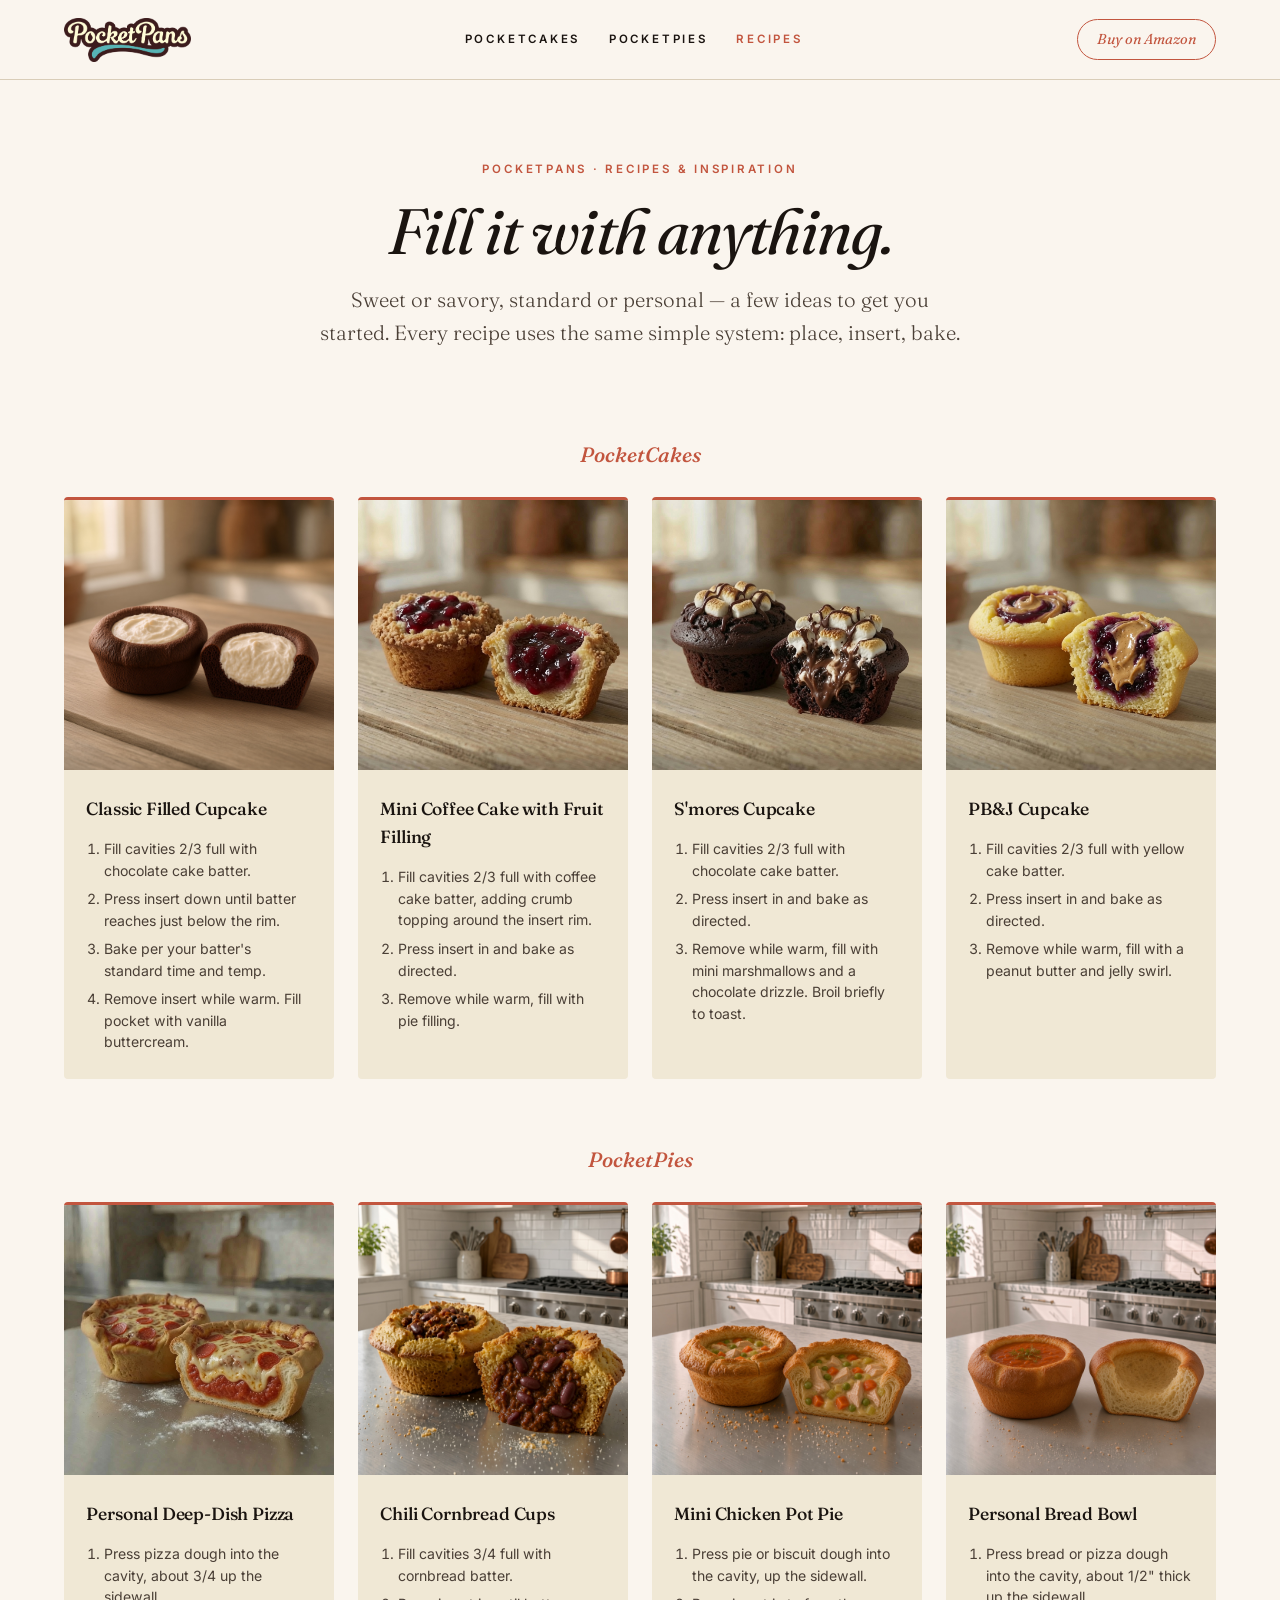
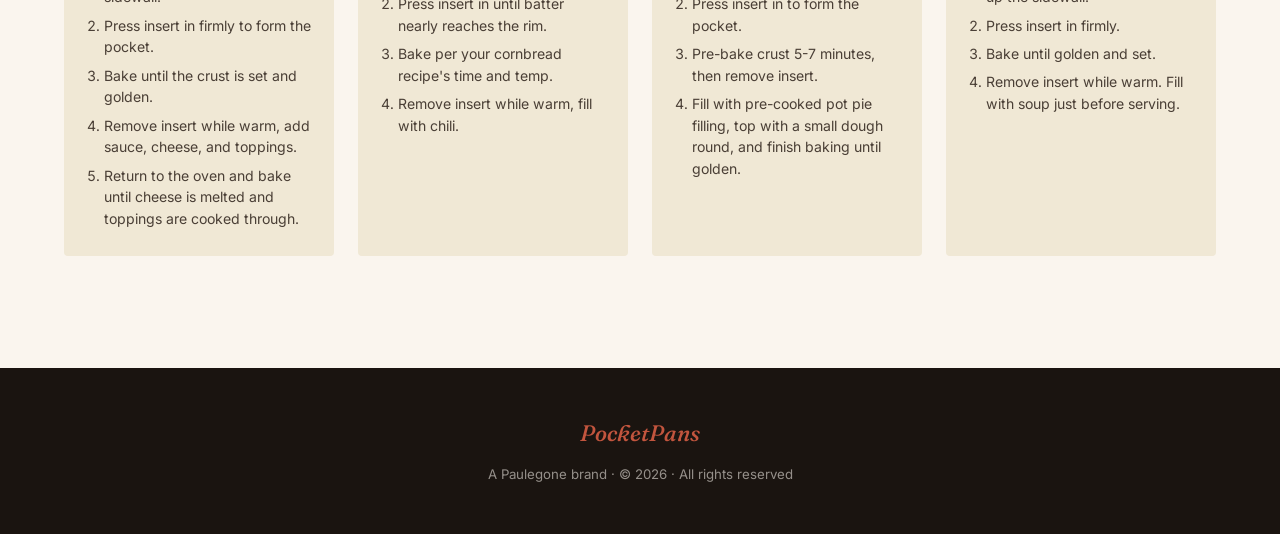
==== recipes.html @ 2f7a5582 "Update recipes.html" ====
<!DOCTYPE html>
<html lang="en">
<head>
<link rel="icon" type="image/png" href="images/PP_favicon.png">
<link rel="apple-touch-icon" href="images/PP_favicon.png">
<meta charset="UTF-8">
<meta name="viewport" content="width=device-width, initial-scale=1.0">
<title>Recipes & Inspiration — PocketPans</title>
<meta name="description" content="Recipes and ideas for PocketCakes and PocketPies — fillable silicone bakeware for cupcakes, muffins, personal pizzas, and more.">
<!-- Google tag (gtag.js) -->
<script async src="https://www.googletagmanager.com/gtag/js?id=G-696TPMB8MQ"></script>
<script>
  window.dataLayer = window.dataLayer || [];
  function gtag(){dataLayer.push(arguments);}
  gtag('js', new Date());
  gtag('config', 'G-696TPMB8MQ');
</script>
<link rel="preconnect" href="https://fonts.googleapis.com">
<link rel="preconnect" href="https://fonts.gstatic.com" crossorigin>
<link href="https://fonts.googleapis.com/css2?family=Fraunces:opsz,ital,wght@9..144,0,300;9..144,0,400;9..144,0,500;9..144,0,700;9..144,1,300;9..144,1,400;9..144,1,500;9..144,1,700&family=Inter:wght@400;500;600&display=swap" rel="stylesheet">
<link rel="stylesheet" href="styles.css">
<script type="application/ld+json">
{
  "@context": "https://schema.org",
  "@graph": [
    {
      "@type": "Organization",
      "@id": "https://pocketpans.com/#org",
      "name": "PocketPans",
      "url": "https://pocketpans.com",
      "logo": "https://pocketpans.com/images/PocketPans_Logo.png"
    },
    {
      "@type": "Product",
      "name": "PocketPans PocketCakes 4-in-1 Fillable Silicone Cupcake Pan Set",
      "image": ["https://pocketpans.com/images/hero-cupcake.png"],
      "description": "4-in-1 silicone cupcake pan set that bakes a fillable pocket in. Makes 12. BPA-free, oven-safe to 450°F.",
      "brand": {"@type": "Brand", "name": "PocketPans"},
      "sku": "PP-PC-01",
      "mpn": "PP-PC-01",
      "offers": {
        "@type": "Offer",
        "url": "https://pocketpans.com/#cupcake-section",
        "priceCurrency": "USD",
        "price": "19.88",
        "availability": "https://schema.org/InStock",
        "itemCondition": "https://schema.org/NewCondition",
        "shippingDetails": {
          "@type": "OfferShippingDetails",
          "shippingRate": {"@type": "MonetaryAmount", "value": "0", "currency": "USD"},
          "shippingDestination": {"@type": "DefinedRegion", "addressCountry": "US"},
          "deliveryTime": {
            "@type": "ShippingDeliveryTime",
            "handlingTime": {"@type": "QuantitativeValue", "minValue": 0, "maxValue": 1, "unitCode": "DAY"},
            "transitTime": {"@type": "QuantitativeValue", "minValue": 3, "maxValue": 5, "unitCode": "DAY"}
          }
        },
        "hasMerchantReturnPolicy": {
          "@type": "MerchantReturnPolicy",
          "applicableCountry": "US",
          "returnPolicyCategory": "https://schema.org/MerchantReturnFiniteReturnWindow",
          "merchantReturnDays": 30,
          "returnMethod": "https://schema.org/ReturnByMail"
        }
      }
    },
    {
      "@type": "Product",
      "name": "PocketPans PocketPies 4-in-1 Fillable Silicone Personal Pizza & Pot Pie Pan Set",
      "image": ["https://pocketpans.com/images/hero-pizza.png"],
      "description": "4-in-1 silicone pan set for personal pizzas, pot pies, and hand pies. Makes 9. BPA-free, oven-safe to 450°F.",
      "brand": {"@type": "Brand", "name": "PocketPans"},
      "sku": "PP-PP-01",
      "mpn": "PP-PP-01",
      "offers": {
        "@type": "Offer",
        "url": "https://pocketpans.com/#pizza-section",
        "priceCurrency": "USD",
        "price": "21.88",
        "availability": "https://schema.org/InStock",
        "itemCondition": "https://schema.org/NewCondition",
        "shippingDetails": {
          "@type": "OfferShippingDetails",
          "shippingRate": {"@type": "MonetaryAmount", "value": "0", "currency": "USD"},
          "shippingDestination": {"@type": "DefinedRegion", "addressCountry": "US"},
          "deliveryTime": {
            "@type": "ShippingDeliveryTime",
            "handlingTime": {"@type": "QuantitativeValue", "minValue": 0, "maxValue": 1, "unitCode": "DAY"},
            "transitTime": {"@type": "QuantitativeValue", "minValue": 3, "maxValue": 5, "unitCode": "DAY"}
          }
        },
        "hasMerchantReturnPolicy": {
          "@type": "MerchantReturnPolicy",
          "applicableCountry": "US",
          "returnPolicyCategory": "https://schema.org/MerchantReturnFiniteReturnWindow",
          "merchantReturnDays": 30,
          "returnMethod": "https://schema.org/ReturnByMail"
        }
      }
    }
  ]
}
</script>
<style>
.product-hero {
  padding: 5rem 5% 3.5rem; text-align: center;
  background: var(--cream);
}
.product-hero h2 {
  font-family: 'Fraunces', serif; font-style: italic;
  font-size: clamp(2.4rem, 5vw, 4rem);
  font-weight: 400; line-height: 1; letter-spacing: -0.025em;
  margin: 0.7rem 0 1.3rem;
}
.product-hero .tagline {
  font-family: 'Fraunces', serif; font-weight: 300;
  font-size: clamp(1.05rem, 1.6vw, 1.3rem);
  color: var(--ink-soft); max-width: 640px;
  margin: 0 auto;
}

.recipes { background: var(--cream); padding: 2rem 5% 7rem; }
.recipe-group { max-width: 1200px; margin: 0 auto 4rem; }
.recipe-group:last-child { margin-bottom: 0; }
.recipe-group-label {
  font-family: 'Fraunces', serif; font-style: italic;
  font-weight: 500; font-size: 1.3rem; color: var(--terracotta);
  margin-bottom: 1.6rem; text-align: center;
}
.recipe-grid {
  display: grid; grid-template-columns: repeat(4, 1fr); gap: 1.5rem;
}
@media (max-width: 900px) { .recipe-grid { grid-template-columns: repeat(2, 1fr); } }
@media (max-width: 560px) { .recipe-grid { grid-template-columns: 1fr; } }
.recipe-card {
  background: var(--cream-deep); overflow: hidden;
  border-radius: 4px; border-top: 3px solid var(--terracotta);
}
.recipe-card-image { width: 100%; aspect-ratio: 1 / 1; overflow: hidden; }
.recipe-card-image img { width: 100%; height: 100%; object-fit: cover; display: block; }
.recipe-card-body { padding: 1.6rem 1.4rem; }
.recipe-card h4 {
  font-family: 'Fraunces', serif; font-weight: 500;
  font-size: 1.1rem; margin-bottom: 0.9rem; letter-spacing: -0.01em;
}
.recipe-card ol {
  color: var(--ink-soft); font-size: 0.88rem; line-height: 1.55;
  padding-left: 1.1rem;
}
.recipe-card li { margin-bottom: 0.4rem; }
.recipe-card li:last-child { margin-bottom: 0; }
</style>
</head>
<body>

<header>
  <div class="nav">
    <button class="logo" onclick="location.href='index.html'" aria-label="PocketPans home">
      <img src="images/PocketPans_Logo_Text.png" alt="PocketPans" class="logo-img">
    </button>
    <div class="nav-links">
      <a href="index.html#cupcake">PocketCakes</a>
      <a href="index.html#pizza">PocketPies</a>
      <a href="recipes.html" class="active">Recipes</a>
    </div>
    <a class="nav-cta" href="https://www.amazon.com/dp/B0GPR6FM7M?maas=maas_adg_4F377C063B34EE9C27E82B6C053E6EB6_afap_abs&ref_=aa_maas&tag=maas" target="_blank" rel="noopener">Buy on Amazon</a>
  </div>
</header>

<div class="product-hero">
  <span class="eyebrow">PocketPans · Recipes & Inspiration</span>
  <h2 class="serif">Fill it with anything.</h2>
  <p class="tagline">Sweet or savory, standard or personal — a few ideas to get you started. Every recipe uses the same simple system: place, insert, bake.</p>
</div>

<div class="recipes">

  <div class="recipe-group">
    <div class="recipe-group-label">PocketCakes</div>
    <div class="recipe-grid">
      <div class="recipe-card">
        <div class="recipe-card-image">
          <img src="images/Recipe_Chocolate_Buttercream.jpg" alt="Classic filled chocolate cupcake with vanilla buttercream">
        </div>
        <div class="recipe-card-body">
          <h4 class="serif">Classic Filled Cupcake</h4>
          <ol>
            <li>Fill cavities 2/3 full with chocolate cake batter.</li>
            <li>Press insert down until batter reaches just below the rim.</li>
            <li>Bake per your batter's standard time and temp.</li>
            <li>Remove insert while warm. Fill pocket with vanilla buttercream.</li>
          </ol>
        </div>
      </div>
      <div class="recipe-card">
        <div class="recipe-card-image">
          <img src="images/Recipe_Coffee_Cake.jpg" alt="Mini coffee cake with fruit filling">
        </div>
        <div class="recipe-card-body">
          <h4 class="serif">Mini Coffee Cake with Fruit Filling</h4>
          <ol>
            <li>Fill cavities 2/3 full with coffee cake batter, adding crumb topping around the insert rim.</li>
            <li>Press insert in and bake as directed.</li>
            <li>Remove while warm, fill with pie filling.</li>
          </ol>
        </div>
      </div>
      <div class="recipe-card">
        <div class="recipe-card-image">
          <img src="images/Recipes_Smores.jpg" alt="S'mores filled chocolate cupcake">
        </div>
        <div class="recipe-card-body">
          <h4 class="serif">S'mores Cupcake</h4>
          <ol>
            <li>Fill cavities 2/3 full with chocolate cake batter.</li>
            <li>Press insert in and bake as directed.</li>
            <li>Remove while warm, fill with mini marshmallows and a chocolate drizzle. Broil briefly to toast.</li>
          </ol>
        </div>
      </div>
      <div class="recipe-card">
        <div class="recipe-card-image">
          <img src="images/Recipe_PBnJ.jpg" alt="PB&J filled cupcake">
        </div>
        <div class="recipe-card-body">
          <h4 class="serif">PB&J Cupcake</h4>
          <ol>
            <li>Fill cavities 2/3 full with yellow cake batter.</li>
            <li>Press insert in and bake as directed.</li>
            <li>Remove while warm, fill with a peanut butter and jelly swirl.</li>
          </ol>
        </div>
      </div>
    </div>
  </div>

  <div class="recipe-group">
    <div class="recipe-group-label">PocketPies</div>
    <div class="recipe-grid">
      <div class="recipe-card">
        <div class="recipe-card-image">
          <img src="images/Recipe_Pepperoni_Pie.jpg" alt="Personal deep-dish pepperoni pizza">
        </div>
        <div class="recipe-card-body">
          <h4 class="serif">Personal Deep-Dish Pizza</h4>
          <ol>
            <li>Press pizza dough into the cavity, about 3/4 up the sidewall.</li>
            <li>Press insert in firmly to form the pocket.</li>
            <li>Bake until the crust is set and golden.</li>
            <li>Remove insert while warm, add sauce, cheese, and toppings.</li>
            <li>Return to the oven and bake until cheese is melted and toppings are cooked through.</li>
          </ol>
        </div>
      </div>
      <div class="recipe-card">
        <div class="recipe-card-image">
          <img src="images/Recipe_Chili_Cornbread.jpg" alt="Chili cornbread cups">
        </div>
        <div class="recipe-card-body">
          <h4 class="serif">Chili Cornbread Cups</h4>
          <ol>
            <li>Fill cavities 3/4 full with cornbread batter.</li>
            <li>Press insert in until batter nearly reaches the rim.</li>
            <li>Bake per your cornbread recipe's time and temp.</li>
            <li>Remove insert while warm, fill with chili.</li>
          </ol>
        </div>
      </div>
      <div class="recipe-card">
        <div class="recipe-card-image">
          <img src="images/Recipe_PotPie.jpg" alt="Mini chicken pot pie">
        </div>
        <div class="recipe-card-body">
          <h4 class="serif">Mini Chicken Pot Pie</h4>
          <ol>
            <li>Press pie or biscuit dough into the cavity, up the sidewall.</li>
            <li>Press insert in to form the pocket.</li>
            <li>Pre-bake crust 5-7 minutes, then remove insert.</li>
            <li>Fill with pre-cooked pot pie filling, top with a small dough round, and finish baking until golden.</li>
          </ol>
        </div>
      </div>
      <div class="recipe-card">
        <div class="recipe-card-image">
          <img src="images/Recipe_Bread_Bowl.jpg" alt="Personal bread bowl with soup">
        </div>
        <div class="recipe-card-body">
          <h4 class="serif">Personal Bread Bowl</h4>
          <ol>
            <li>Press bread or pizza dough into the cavity, about 1/2" thick up the sidewall.</li>
            <li>Press insert in firmly.</li>
            <li>Bake until golden and set.</li>
            <li>Remove insert while warm. Fill with soup just before serving.</li>
          </ol>
        </div>
      </div>
    </div>
  </div>

</div>

<footer>
  <div class="fi">
    <div class="fb">PocketPans</div>
    <div class="fm">A Paulegone brand · © 2026 · All rights reserved</div>
  </div>
</footer>

</body>
</html>
---- styles.css ----
:root {
  --cream: #faf5ee;
  --cream-deep: #f0e8d5;
  --terracotta: #c2553e;
  --terracotta-deep: #8e3a28;
  --ink: #1a1410;
  --ink-soft: #4a3f36;
  --warm-gray: #8a7a6c;
  --line: #d9cdb8;
}
* { margin:0; padding:0; box-sizing:border-box; }
html { scroll-behavior: smooth; }
body {
  font-family: 'Inter', sans-serif;
  line-height: 1.6;
  color: var(--ink);
  background: var(--cream);
}
.serif { font-family: 'Fraunces', Georgia, serif; }
img { max-width: 100%; }

/* ─── HEADER / NAV ─── */
header {
  position: sticky; top: 0; z-index: 200;
  background: rgba(250,245,238,0.93);
  backdrop-filter: blur(14px);
  border-bottom: 1px solid var(--line);
}
.nav {
  max-width: 1400px; margin: 0 auto;
  padding: 1.1rem 5%;
  display: flex; justify-content: space-between; align-items: center;
  gap: 1.5rem;
}
.logo {
  background: none; border: none; cursor: pointer; padding: 0;
  display: flex; align-items: baseline; gap: 0.15rem;
  flex-shrink: 0;
}
.logo-img { height: 44px; width: auto; display: block; }

.nav-links {
  display: flex; align-items: center; gap: 1.8rem;
}
.nav-links a {
  font-size: 0.72rem; font-weight: 600;
  letter-spacing: 0.24em; text-transform: uppercase;
  color: var(--ink); text-decoration: none;
  transition: color 0.3s;
  white-space: nowrap;
}
.nav-links a:hover, .nav-links a.active { color: var(--terracotta); }

.nav-cta {
  font-family: 'Fraunces', serif;
  font-style: italic;
  font-weight: 400;
  font-size: 0.9rem;
  color: var(--terracotta);
  text-decoration: none;
  border: 1px solid var(--terracotta);
  border-radius: 999px;
  padding: 0.5rem 1.2rem;
  transition: background 0.3s, color 0.3s;
  white-space: nowrap;
  flex-shrink: 0;
}
.nav-cta:hover { background: var(--terracotta); color: var(--cream); }

@media (max-width: 767px) {
  .nav {
    display: grid;
    grid-template-columns: 1fr auto;
    grid-template-areas:
      "logo cta"
      "links links";
    row-gap: 0.6rem;
    padding: 0.9rem 4%;
  }
  .logo { grid-area: logo; }
  .nav-cta { grid-area: cta; justify-self: end; font-size: 0.7rem; padding: 0.35rem 0.8rem; }
  .nav-links {
    grid-area: links;
    width: 100%;
    justify-content: center;
    gap: 1rem;
    flex-wrap: wrap;
  }
  .nav-links a { font-size: 0.58rem; letter-spacing: 0.14em; }
  .logo-img { height: 28px; }
}

/* ─── SHARED HELPERS ─── */
.eyebrow {
  font-size: 0.72rem; font-weight: 600;
  letter-spacing: 0.24em; text-transform: uppercase;
  color: var(--terracotta); margin-bottom: 1.3rem; display: block;
}
.container { max-width: 1200px; margin: 0 auto; }

/* ─── FOOTER ─── */
footer { background: var(--ink); color: var(--cream); padding: 3rem 5%; text-align: center; }
footer .fi { max-width: 1200px; margin: 0 auto; display: flex; flex-direction: column; gap: 0.8rem; align-items: center; }
footer .fb { font-family: 'Fraunces', serif; font-style: italic; font-weight: 500; font-size: 1.4rem; color: var(--terracotta); }
footer .fm { font-size: 0.83rem; opacity: 0.55; }
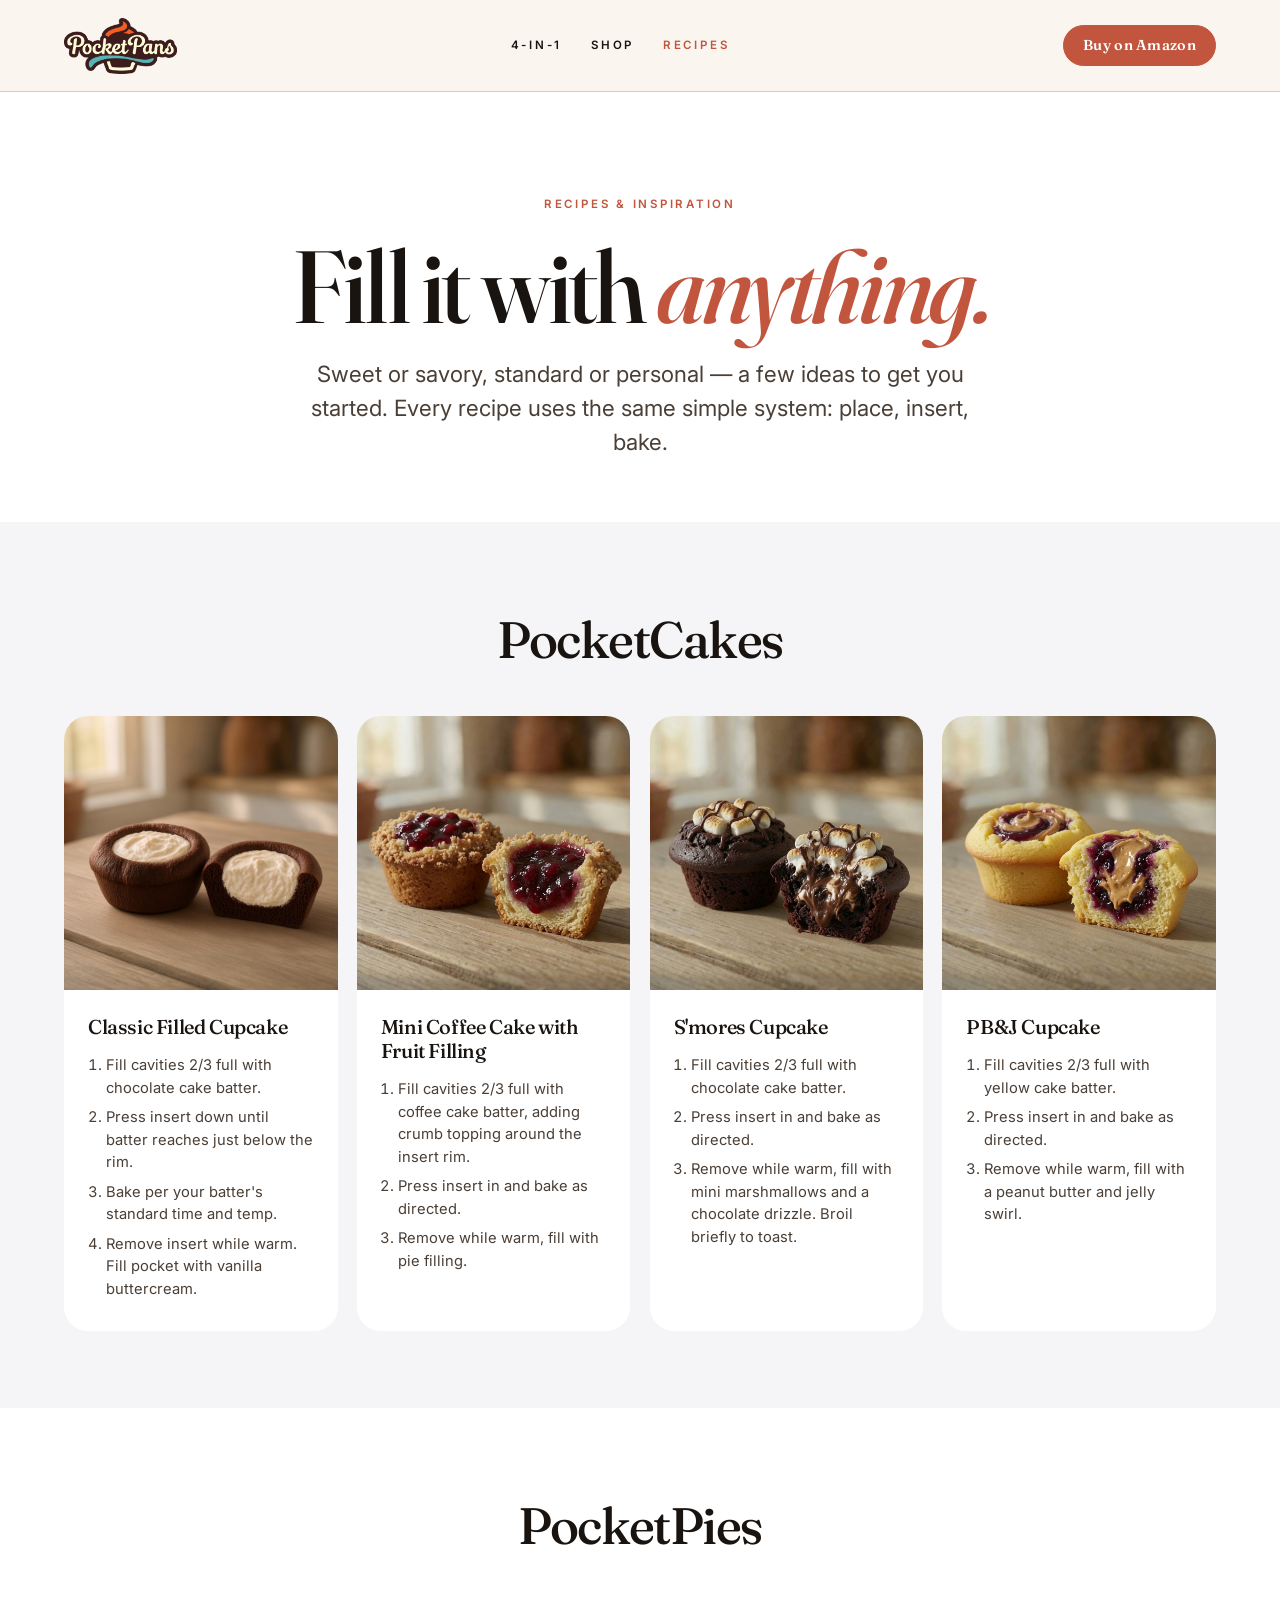
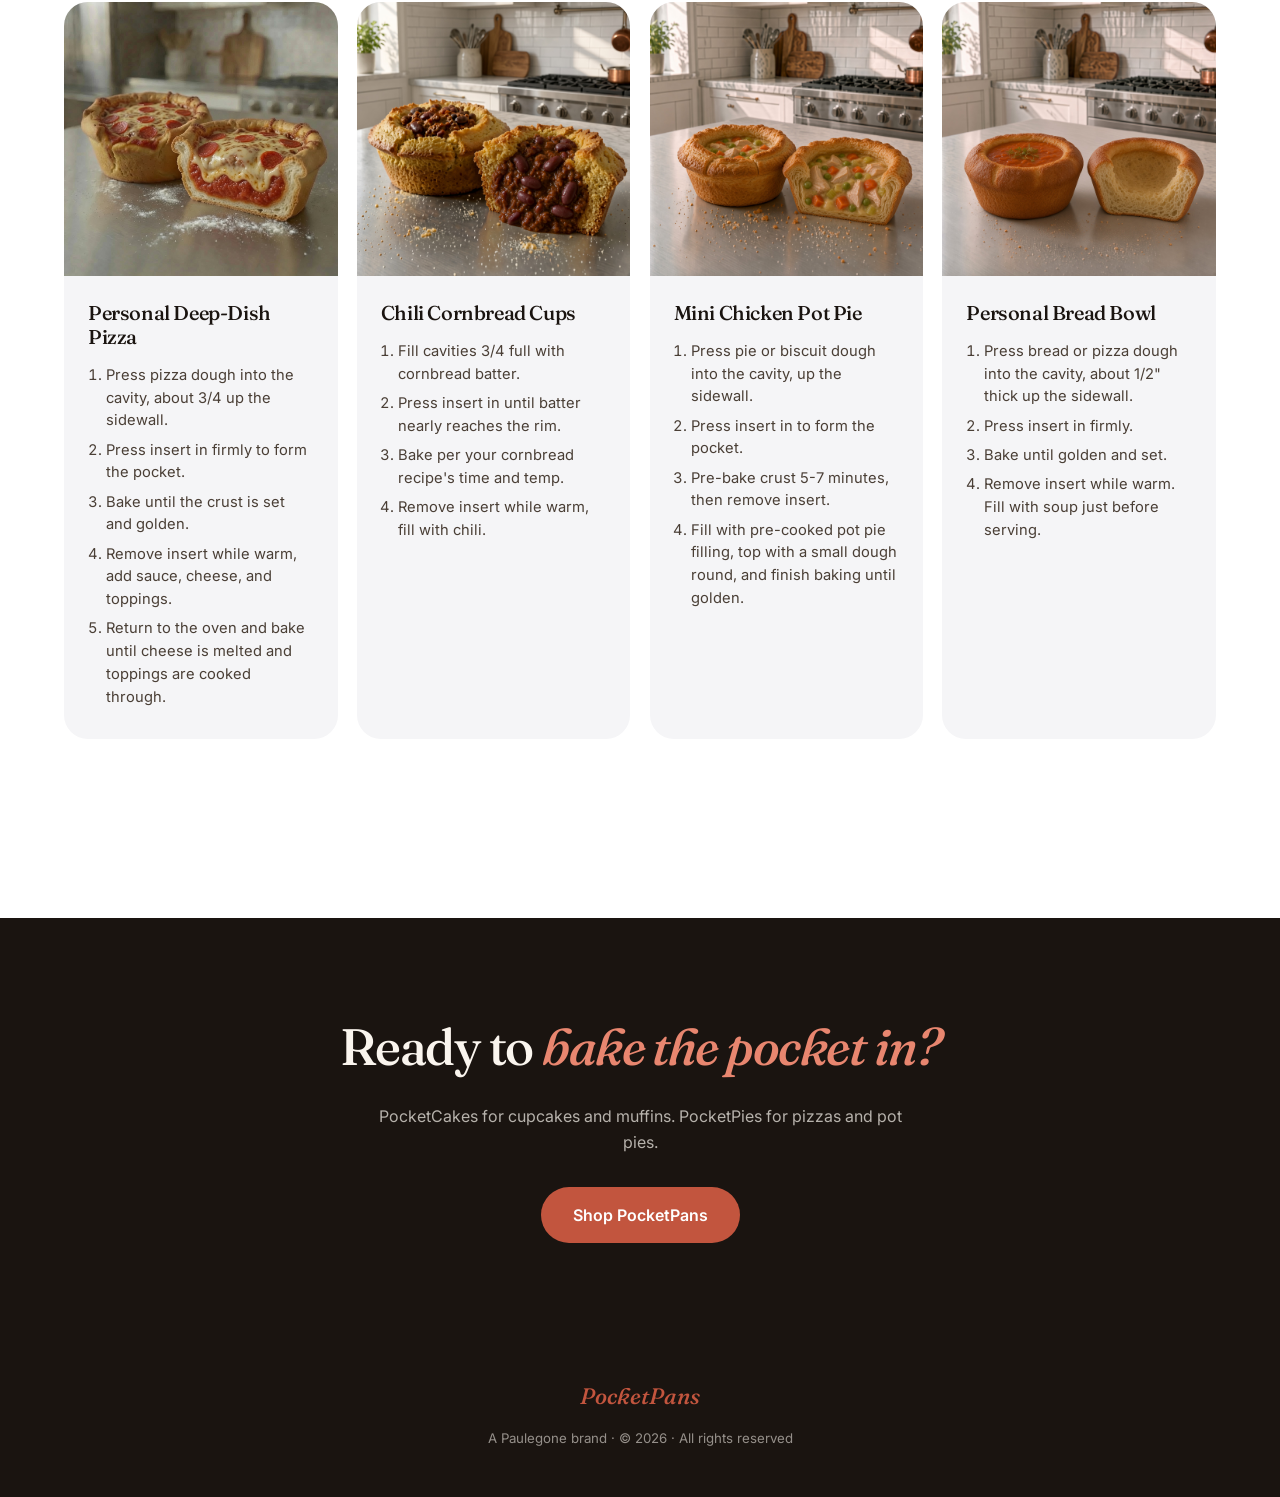
==== commit 45bd27ec: "Add files via upload" ====
--- a/recipes.html
+++ b/recipes.html
@@ -9,6 +9,23 @@
 <meta name="description" content="Recipes and ideas for PocketCakes and PocketPies — fillable silicone bakeware for cupcakes, muffins, personal pizzas, and more.">
 <!-- Google tag (gtag.js) -->
 <script async src="https://www.googletagmanager.com/gtag/js?id=G-696TPMB8MQ"></script>
+ <!-- Meta Pixel Code -->
+<script>
+!function(f,b,e,v,n,t,s)
+{if(f.fbq)return;n=f.fbq=function(){n.callMethod?
+n.callMethod.apply(n,arguments):n.queue.push(arguments)};
+if(!f._fbq)f._fbq=n;n.push=n;n.loaded=!0;n.version='2.0';
+n.queue=[];t=b.createElement(e);t.async=!0;
+t.src=v;s=b.getElementsByTagName(e)[0];
+s.parentNode.insertBefore(t,s)}(window, document,'script',
+'https://connect.facebook.net/en_US/fbevents.js');
+fbq('init', '1710565360593624');
+fbq('track', 'PageView');
+</script>
+<noscript><img height="1" width="1" style="display:none"
+src="https://www.facebook.com/tr?id=1710565360593624&ev=PageView&noscript=1"
+/></noscript>
+<!-- End Meta Pixel Code -->
 <script>
   window.dataLayer = window.dataLayer || [];
   function gtag(){dataLayer.push(arguments);}
@@ -19,163 +36,77 @@
 <link rel="preconnect" href="https://fonts.gstatic.com" crossorigin>
 <link href="https://fonts.googleapis.com/css2?family=Fraunces:opsz,ital,wght@9..144,0,300;9..144,0,400;9..144,0,500;9..144,0,700;9..144,1,300;9..144,1,400;9..144,1,500;9..144,1,700&family=Inter:wght@400;500;600&display=swap" rel="stylesheet">
 <link rel="stylesheet" href="styles.css">
-<script type="application/ld+json">
-{
-  "@context": "https://schema.org",
-  "@graph": [
-    {
-      "@type": "Organization",
-      "@id": "https://pocketpans.com/#org",
-      "name": "PocketPans",
-      "url": "https://pocketpans.com",
-      "logo": "https://pocketpans.com/images/PocketPans_Logo.png"
-    },
-    {
-      "@type": "Product",
-      "name": "PocketPans PocketCakes 4-in-1 Fillable Silicone Cupcake Pan Set",
-      "image": ["https://pocketpans.com/images/hero-cupcake.png"],
-      "description": "4-in-1 silicone cupcake pan set that bakes a fillable pocket in. Makes 12. BPA-free, oven-safe to 450°F.",
-      "brand": {"@type": "Brand", "name": "PocketPans"},
-      "sku": "PP-PC-01",
-      "mpn": "PP-PC-01",
-      "offers": {
-        "@type": "Offer",
-        "url": "https://pocketpans.com/#cupcake-section",
-        "priceCurrency": "USD",
-        "price": "19.88",
-        "availability": "https://schema.org/InStock",
-        "itemCondition": "https://schema.org/NewCondition",
-        "shippingDetails": {
-          "@type": "OfferShippingDetails",
-          "shippingRate": {"@type": "MonetaryAmount", "value": "0", "currency": "USD"},
-          "shippingDestination": {"@type": "DefinedRegion", "addressCountry": "US"},
-          "deliveryTime": {
-            "@type": "ShippingDeliveryTime",
-            "handlingTime": {"@type": "QuantitativeValue", "minValue": 0, "maxValue": 1, "unitCode": "DAY"},
-            "transitTime": {"@type": "QuantitativeValue", "minValue": 3, "maxValue": 5, "unitCode": "DAY"}
-          }
-        },
-        "hasMerchantReturnPolicy": {
-          "@type": "MerchantReturnPolicy",
-          "applicableCountry": "US",
-          "returnPolicyCategory": "https://schema.org/MerchantReturnFiniteReturnWindow",
-          "merchantReturnDays": 30,
-          "returnMethod": "https://schema.org/ReturnByMail"
-        }
-      }
-    },
-    {
-      "@type": "Product",
-      "name": "PocketPans PocketPies 4-in-1 Fillable Silicone Personal Pizza & Pot Pie Pan Set",
-      "image": ["https://pocketpans.com/images/hero-pizza.png"],
-      "description": "4-in-1 silicone pan set for personal pizzas, pot pies, and hand pies. Makes 9. BPA-free, oven-safe to 450°F.",
-      "brand": {"@type": "Brand", "name": "PocketPans"},
-      "sku": "PP-PP-01",
-      "mpn": "PP-PP-01",
-      "offers": {
-        "@type": "Offer",
-        "url": "https://pocketpans.com/#pizza-section",
-        "priceCurrency": "USD",
-        "price": "21.88",
-        "availability": "https://schema.org/InStock",
-        "itemCondition": "https://schema.org/NewCondition",
-        "shippingDetails": {
-          "@type": "OfferShippingDetails",
-          "shippingRate": {"@type": "MonetaryAmount", "value": "0", "currency": "USD"},
-          "shippingDestination": {"@type": "DefinedRegion", "addressCountry": "US"},
-          "deliveryTime": {
-            "@type": "ShippingDeliveryTime",
-            "handlingTime": {"@type": "QuantitativeValue", "minValue": 0, "maxValue": 1, "unitCode": "DAY"},
-            "transitTime": {"@type": "QuantitativeValue", "minValue": 3, "maxValue": 5, "unitCode": "DAY"}
-          }
-        },
-        "hasMerchantReturnPolicy": {
-          "@type": "MerchantReturnPolicy",
-          "applicableCountry": "US",
-          "returnPolicyCategory": "https://schema.org/MerchantReturnFiniteReturnWindow",
-          "merchantReturnDays": 30,
-          "returnMethod": "https://schema.org/ReturnByMail"
-        }
-      }
-    }
-  ]
+<style>
+:root { --white: #fff; --gray-bg: #f5f5f7; }
+/* Header (matches index.html) */
+.logo-img { height: 56px; }
+.nav-cta { background: var(--terracotta); color: #fff; font-style: normal; font-weight: 600; letter-spacing: .02em; }
+.nav-cta:hover { background: var(--terracotta-deep); color: #fff; }
+@media (max-width: 767px) { .logo-img { height: 40px; } }
+body { background: var(--white); overflow-x: hidden; -webkit-font-smoothing: antialiased; }
+
+.recipes-hero { padding: clamp(3.5rem, 8vw, 6.5rem) 5% clamp(2.5rem, 5vw, 4rem); text-align: center; background: var(--white); }
+.recipes-hero .display {
+  font-family: 'Fraunces', Georgia, serif; font-weight: 500;
+  letter-spacing: -0.035em; line-height: 1.02;
+  font-size: clamp(2.8rem, 8vw, 6.5rem);
 }
-</script>
-<style>
-.product-hero {
-  padding: 5rem 5% 3.5rem; text-align: center;
-  background: var(--cream);
+.recipes-hero .display em { font-style: italic; color: var(--terracotta); }
+.recipes-hero .sub { font-size: clamp(1.05rem, 1.8vw, 1.4rem); color: var(--ink-soft); max-width: 680px; margin: 1.2rem auto 0; line-height: 1.5; }
+
+.recipes { padding: 0 0 clamp(4rem, 8vw, 7rem); }
+.recipe-group { padding: clamp(3rem, 6vw, 5rem) 5%; }
+.recipe-group:nth-child(odd) { background: var(--gray-bg); }
+.recipe-group-inner { max-width: 1300px; margin: 0 auto; }
+.recipe-group-label {
+  font-family: 'Fraunces', serif; font-weight: 500;
+  font-size: clamp(2rem, 4.5vw, 3.2rem); letter-spacing: -0.03em;
+  margin-bottom: 2.2rem; text-align: center;
 }
-.product-hero h2 {
-  font-family: 'Fraunces', serif; font-style: italic;
-  font-size: clamp(2.4rem, 5vw, 4rem);
-  font-weight: 400; line-height: 1; letter-spacing: -0.025em;
-  margin: 0.7rem 0 1.3rem;
-}
-.product-hero .tagline {
-  font-family: 'Fraunces', serif; font-weight: 300;
-  font-size: clamp(1.05rem, 1.6vw, 1.3rem);
-  color: var(--ink-soft); max-width: 640px;
-  margin: 0 auto;
-}
-
-.recipes { background: var(--cream); padding: 2rem 5% 7rem; }
-.recipe-group { max-width: 1200px; margin: 0 auto 4rem; }
-.recipe-group:last-child { margin-bottom: 0; }
-.recipe-group-label {
-  font-family: 'Fraunces', serif; font-style: italic;
-  font-weight: 500; font-size: 1.3rem; color: var(--terracotta);
-  margin-bottom: 1.6rem; text-align: center;
-}
-.recipe-grid {
-  display: grid; grid-template-columns: repeat(4, 1fr); gap: 1.5rem;
-}
-@media (max-width: 900px) { .recipe-grid { grid-template-columns: repeat(2, 1fr); } }
+.recipe-grid { display: grid; grid-template-columns: repeat(4, 1fr); gap: 1.2rem; }
+@media (max-width: 1000px) { .recipe-grid { grid-template-columns: repeat(2, 1fr); } }
 @media (max-width: 560px) { .recipe-grid { grid-template-columns: 1fr; } }
-.recipe-card {
-  background: var(--cream-deep); overflow: hidden;
-  border-radius: 4px; border-top: 3px solid var(--terracotta);
-}
+.recipe-card { background: var(--white); border-radius: 24px; overflow: hidden; }
+.recipe-group:nth-child(even) .recipe-card { background: var(--gray-bg); }
 .recipe-card-image { width: 100%; aspect-ratio: 1 / 1; overflow: hidden; }
 .recipe-card-image img { width: 100%; height: 100%; object-fit: cover; display: block; }
-.recipe-card-body { padding: 1.6rem 1.4rem; }
-.recipe-card h4 {
-  font-family: 'Fraunces', serif; font-weight: 500;
-  font-size: 1.1rem; margin-bottom: 0.9rem; letter-spacing: -0.01em;
-}
-.recipe-card ol {
-  color: var(--ink-soft); font-size: 0.88rem; line-height: 1.55;
-  padding-left: 1.1rem;
-}
-.recipe-card li { margin-bottom: 0.4rem; }
+.recipe-card-body { padding: 1.6rem 1.5rem 1.9rem; }
+.recipe-card h4 { font-family: 'Fraunces', serif; font-weight: 500; font-size: 1.25rem; margin-bottom: .9rem; letter-spacing: -0.02em; line-height: 1.2; }
+.recipe-card ol { color: var(--ink-soft); font-size: .92rem; line-height: 1.55; padding-left: 1.1rem; }
+.recipe-card li { margin-bottom: .4rem; }
 .recipe-card li:last-child { margin-bottom: 0; }
+
+.buy-band { background: var(--ink); color: var(--cream); text-align: center; padding: clamp(3.5rem, 7vw, 5.5rem) 5%; }
+.buy-band h2 { font-family: 'Fraunces', serif; font-weight: 500; font-size: clamp(2rem, 4.5vw, 3.2rem); letter-spacing: -0.03em; }
+.buy-band h2 em { font-style: italic; color: #e8866f; }
+.buy-band p { color: rgba(250,245,238,.7); max-width: 560px; margin: 1rem auto 2rem; }
+.btn { display: inline-flex; padding: .95rem 2rem; border-radius: 999px; font-weight: 600; text-decoration: none; background: var(--terracotta); color: #fff; transition: background .25s; }
+.btn:hover { background: var(--terracotta-deep); }
 </style>
 </head>
 <body>
 
 <header>
   <div class="nav">
-    <button class="logo" onclick="location.href='index.html'" aria-label="PocketPans home">
-      <img src="images/PocketPans_Logo_Text.png" alt="PocketPans" class="logo-img">
-    </button>
+    <a class="logo" href="index.html" aria-label="PocketPans home"><img src="images/PocketPans_Logo.png" alt="PocketPans" class="logo-img"></a>
     <div class="nav-links">
-      <a href="index.html#cupcake">PocketCakes</a>
-      <a href="index.html#pizza">PocketPies</a>
+      <a href="index.html#how">4-in-1</a>
+      <a href="index.html#shop">Shop</a>
       <a href="recipes.html" class="active">Recipes</a>
     </div>
     <a class="nav-cta" href="https://www.amazon.com/dp/B0GPR6FM7M?maas=maas_adg_4F377C063B34EE9C27E82B6C053E6EB6_afap_abs&ref_=aa_maas&tag=maas" target="_blank" rel="noopener">Buy on Amazon</a>
   </div>
 </header>
 
-<div class="product-hero">
-  <span class="eyebrow">PocketPans · Recipes & Inspiration</span>
-  <h2 class="serif">Fill it with anything.</h2>
-  <p class="tagline">Sweet or savory, standard or personal — a few ideas to get you started. Every recipe uses the same simple system: place, insert, bake.</p>
-</div>
+<section class="recipes-hero">
+  <span class="eyebrow">Recipes & inspiration</span>
+  <h1 class="display">Fill it with <em>anything.</em></h1>
+  <p class="sub">Sweet or savory, standard or personal — a few ideas to get you started. Every recipe uses the same simple system: place, insert, bake.</p>
+</section>
 
 <div class="recipes">
 
-  <div class="recipe-group">
+  <div class="recipe-group"><div class="recipe-group-inner">
     <div class="recipe-group-label">PocketCakes</div>
     <div class="recipe-grid">
       <div class="recipe-card">
@@ -232,9 +163,9 @@
         </div>
       </div>
     </div>
-  </div>
-
-  <div class="recipe-group">
+  </div></div>
+
+  <div class="recipe-group"><div class="recipe-group-inner">
     <div class="recipe-group-label">PocketPies</div>
     <div class="recipe-grid">
       <div class="recipe-card">
@@ -295,9 +226,15 @@
         </div>
       </div>
     </div>
-  </div>
+  </div></div>
 
 </div>
+
+<section class="buy-band">
+  <h2>Ready to <em>bake the pocket in?</em></h2>
+  <p>PocketCakes for cupcakes and muffins. PocketPies for pizzas and pot pies.</p>
+  <a class="btn" href="index.html#shop">Shop PocketPans</a>
+</section>
 
 <footer>
   <div class="fi">
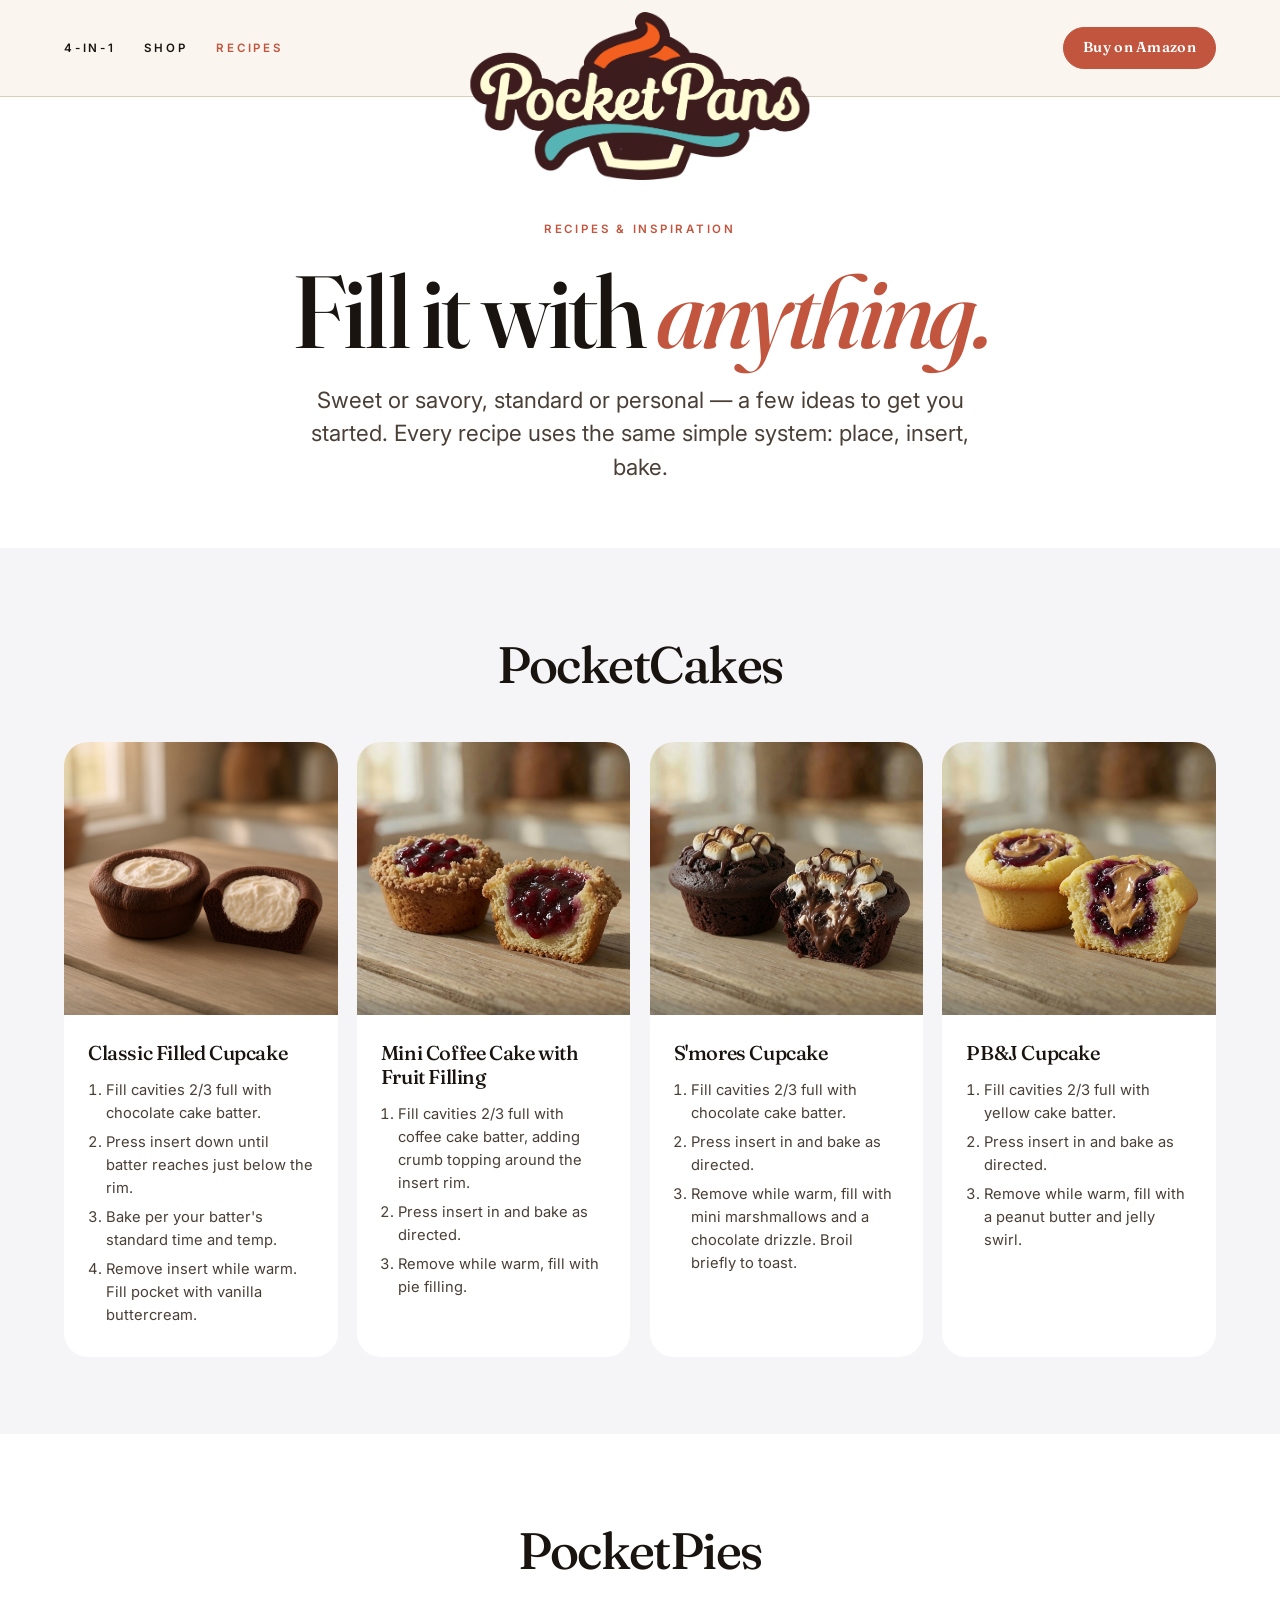
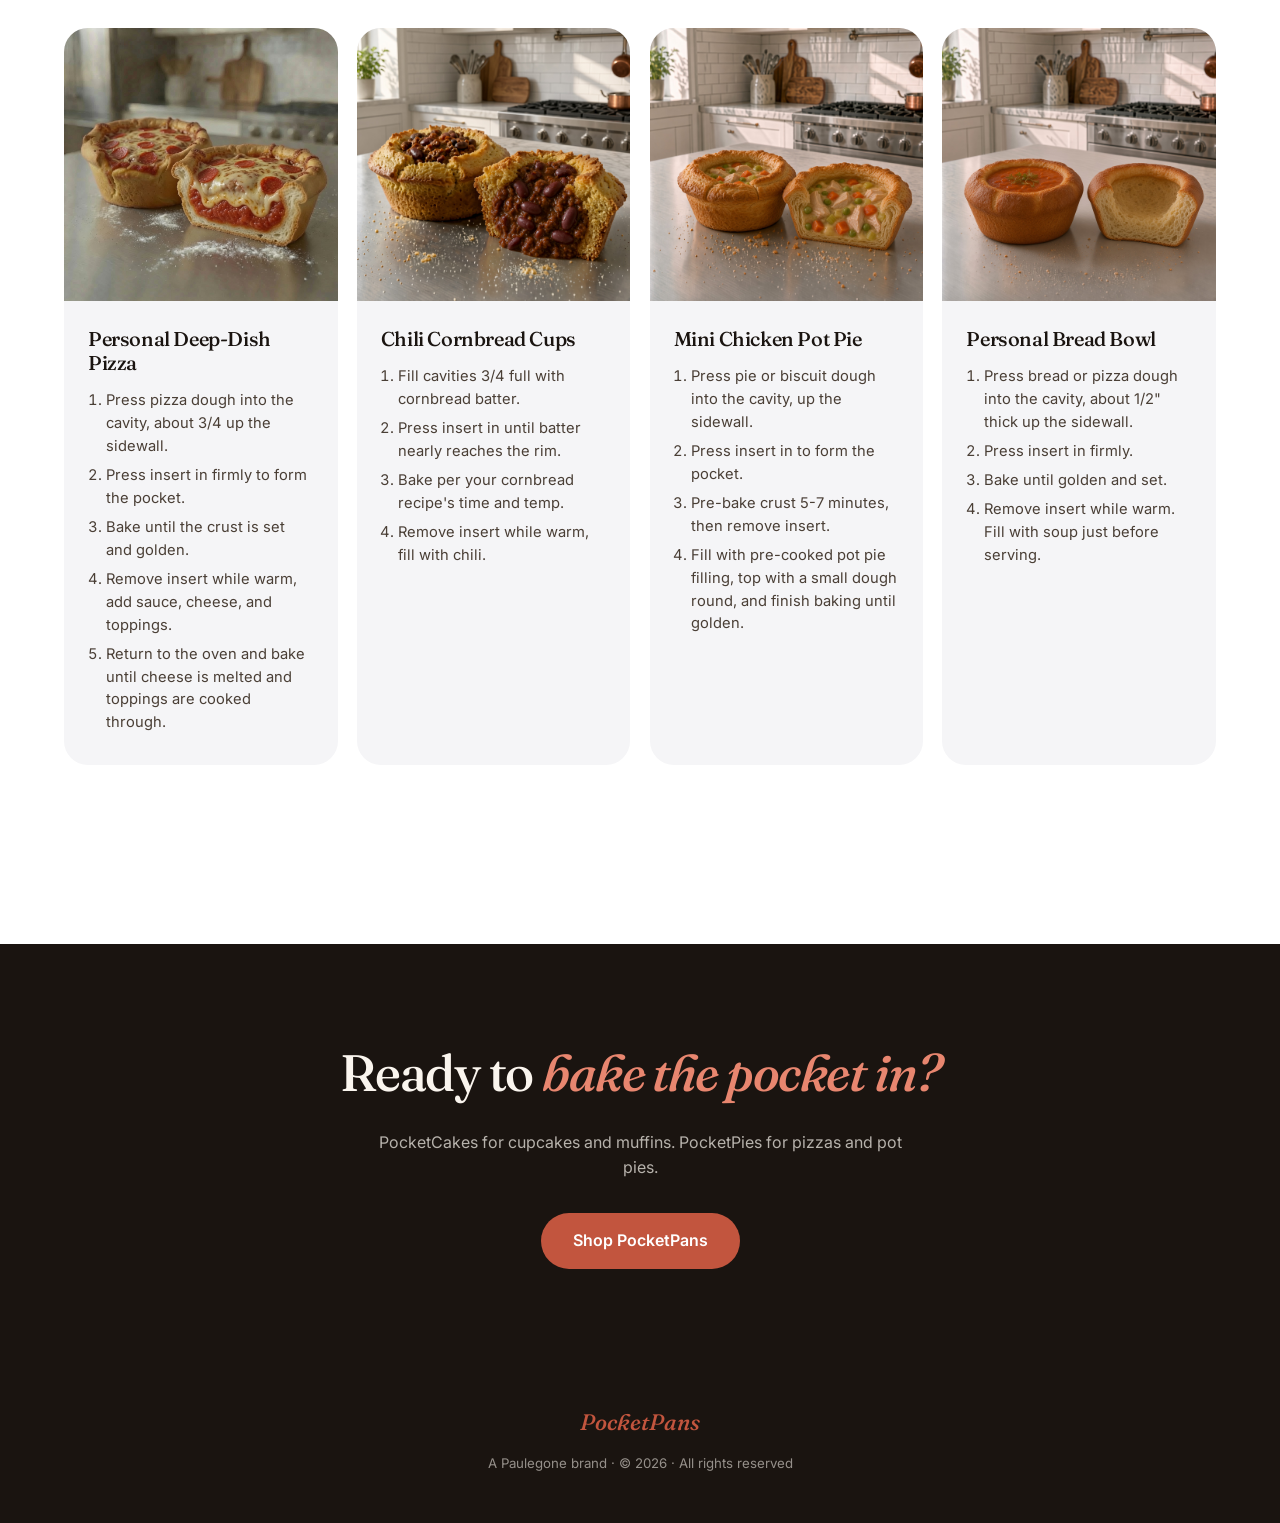
==== commit a3623d0b: "Add files via upload" ====
--- a/recipes.html
+++ b/recipes.html
@@ -38,14 +38,35 @@
 <link rel="stylesheet" href="styles.css">
 <style>
 :root { --white: #fff; --gray-bg: #f5f5f7; }
-/* Header (matches index.html) */
-.logo-img { height: 56px; }
+/* Header: nav left, big logo centered hanging off the bottom edge; shrinks to the text logo on scroll */
+:root { --logo-h: 168px; --hang: calc(var(--logo-h) / 2); --hdr: 96px; --hdr-s: 64px; }
+@media (max-width: 1000px) { :root { --logo-h: clamp(100px, 24vw, 150px); --hdr: calc(var(--hang) + 42px); } }
+html { scroll-padding-top: 80px; }
+body { padding-top: var(--hdr); }
+header { position: fixed; top: 0; left: 0; right: 0; }
+.nav { position: relative; min-height: var(--hdr); transition: min-height .35s ease; }
+header.scrolled .nav { min-height: var(--hdr-s); }
+.logo { position: absolute; inset: 0; pointer-events: none; z-index: 210; display: block; }
+.logo img { position: absolute; left: 50%; pointer-events: auto; width: auto; max-width: none; transition: opacity .3s ease, transform .35s ease; }
+.logo-full { bottom: 0; height: var(--logo-h); transform: translate(-50%, 50%); }
+.logo-text { top: 50%; height: 40px; opacity: 0; transform: translate(-50%, -50%) scale(.85); pointer-events: none !important; }
+header.scrolled .logo-full { opacity: 0; transform: translate(-50%, 50%) scale(.4); pointer-events: none; }
+header.scrolled .logo-text { opacity: 1; transform: translate(-50%, -50%); pointer-events: auto !important; }
 .nav-cta { background: var(--terracotta); color: #fff; font-style: normal; font-weight: 600; letter-spacing: .02em; }
 .nav-cta:hover { background: var(--terracotta-deep); color: #fff; }
-@media (max-width: 767px) { .logo-img { height: 40px; } }
+@media (max-width: 1000px) {
+  .nav { display: flex; justify-content: space-between; align-items: flex-start; padding: .8rem 4% 0; }
+  .nav-links { width: auto; flex-wrap: nowrap; gap: .8rem; justify-content: flex-start; }
+  .nav-cta { justify-self: auto; }
+  header.scrolled .nav { display: grid; grid-template-columns: 1fr auto; grid-template-areas: "logo cta" "links links"; row-gap: .5rem; align-items: center; padding: .6rem 4% .6rem; min-height: 0; }
+  header.scrolled .nav-cta { grid-area: cta; }
+  header.scrolled .nav-links { grid-area: links; width: 100%; justify-content: center; }
+  .logo-text { height: 28px; }
+  header.scrolled .logo-text { left: 4%; top: .6rem; transform: none; }
+}
 body { background: var(--white); overflow-x: hidden; -webkit-font-smoothing: antialiased; }
 
-.recipes-hero { padding: clamp(3.5rem, 8vw, 6.5rem) 5% clamp(2.5rem, 5vw, 4rem); text-align: center; background: var(--white); }
+.recipes-hero { padding: calc(var(--hang) + 2.5rem) 5% clamp(2.5rem, 5vw, 4rem); text-align: center; background: var(--white); }
 .recipes-hero .display {
   font-family: 'Fraunces', Georgia, serif; font-weight: 500;
   letter-spacing: -0.035em; line-height: 1.02;
@@ -88,7 +109,7 @@
 
 <header>
   <div class="nav">
-    <a class="logo" href="index.html" aria-label="PocketPans home"><img src="images/PocketPans_Logo.png" alt="PocketPans" class="logo-img"></a>
+    <a class="logo" href="index.html" aria-label="PocketPans home"><img class="logo-full" src="images/PocketPans_Logo.png" alt="PocketPans"><img class="logo-text" src="images/PocketPans_Logo_Text.png" alt="" aria-hidden="true"></a>
     <div class="nav-links">
       <a href="index.html#how">4-in-1</a>
       <a href="index.html#shop">Shop</a>
@@ -243,5 +264,12 @@
   </div>
 </footer>
 
+<script>
+(function () {
+  var h = document.querySelector('header');
+  function f() { h.classList.toggle('scrolled', window.scrollY > 30); }
+  window.addEventListener('scroll', f, { passive: true }); f();
+})();
+</script>
 </body>
 </html>
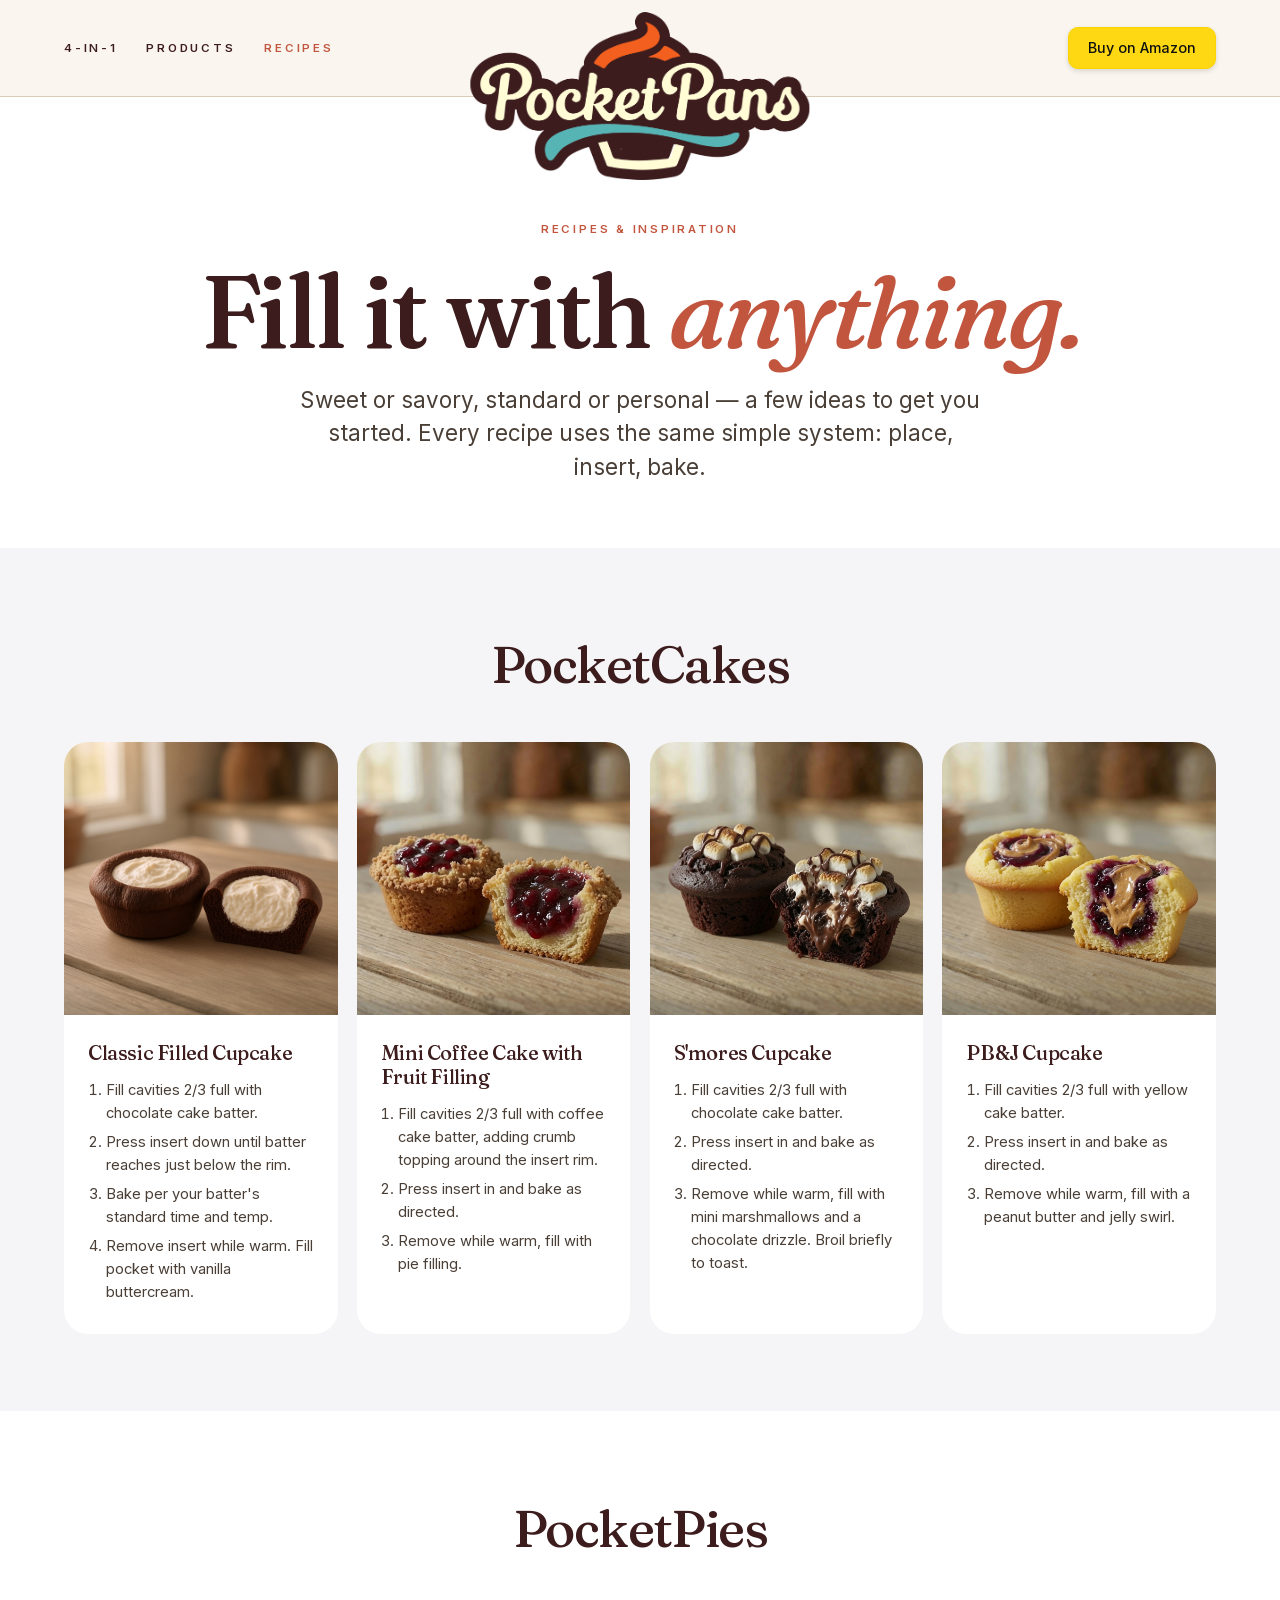
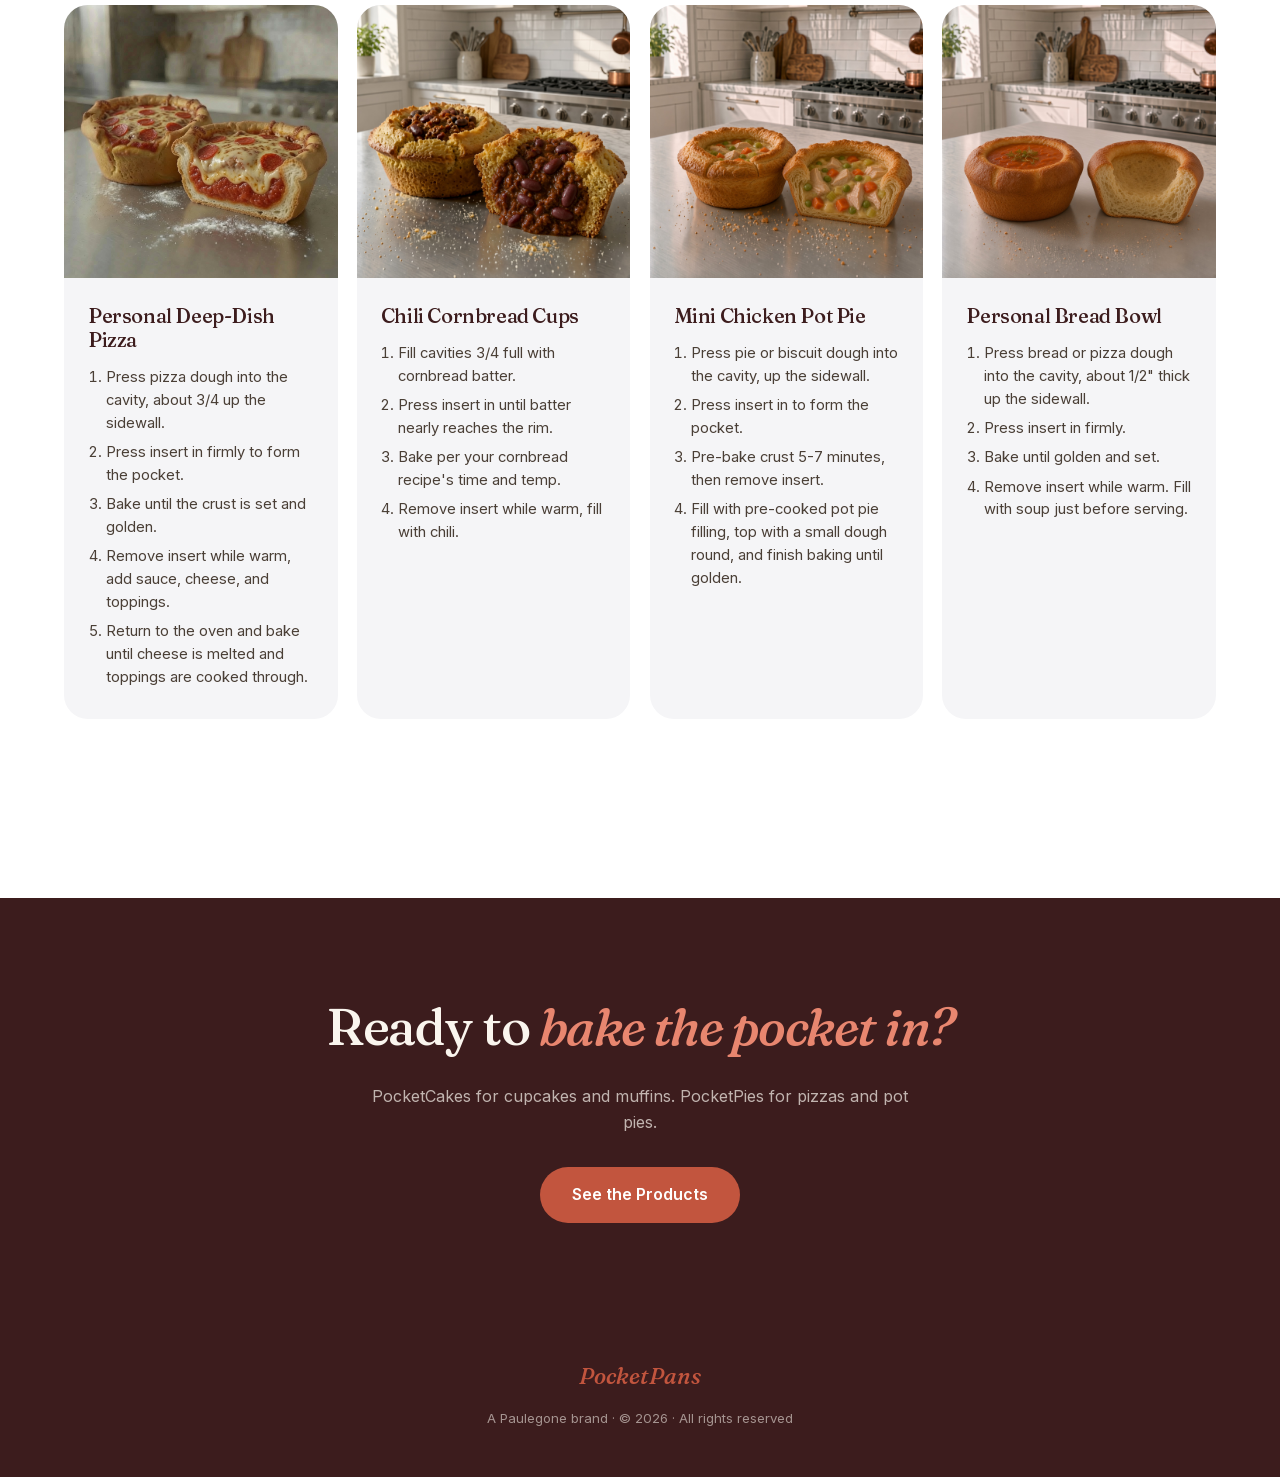
==== commit bb944a6e: "Add files via upload" ====
--- a/recipes.html
+++ b/recipes.html
@@ -32,10 +32,10 @@
   gtag('js', new Date());
   gtag('config', 'G-696TPMB8MQ');
 </script>
-<link rel="preconnect" href="https://fonts.googleapis.com">
-<link rel="preconnect" href="https://fonts.gstatic.com" crossorigin>
-<link href="https://fonts.googleapis.com/css2?family=Fraunces:opsz,ital,wght@9..144,0,300;9..144,0,400;9..144,0,500;9..144,0,700;9..144,1,300;9..144,1,400;9..144,1,500;9..144,1,700&family=Inter:wght@400;500;600&display=swap" rel="stylesheet">
-<link rel="stylesheet" href="styles.css">
+<link rel="preload" href="fonts/Fraunces-latin.woff2" as="font" type="font/woff2" crossorigin>
+<link rel="preload" href="fonts/Fraunces-Italic-latin.woff2" as="font" type="font/woff2" crossorigin>
+<link rel="preload" href="fonts/Inter-latin.woff2" as="font" type="font/woff2" crossorigin>
+<link rel="stylesheet" href="styles.css?v=3">
 <style>
 :root { --white: #fff; --gray-bg: #f5f5f7; }
 /* Header: nav left, big logo centered hanging off the bottom edge; shrinks to the text logo on scroll */
@@ -64,6 +64,9 @@
   .logo-text { height: 28px; }
   header.scrolled .logo-text { left: 4%; top: .6rem; transform: none; }
 }
+/* Amazon-style buy buttons (colors only; no Amazon logo) */
+a[href*="amazon.com/dp"] { background: #FFD814; color: #0F1111; border: 1px solid #FCD200; border-radius: 10px; font-family: 'Inter', sans-serif; font-style: normal; font-weight: 500; letter-spacing: 0; box-shadow: 0 2px 5px rgba(15,17,17,.15); }
+a[href*="amazon.com/dp"]:hover { background: #F7CA00; color: #0F1111; border-color: #F2C200; transform: none; }
 body { background: var(--white); overflow-x: hidden; -webkit-font-smoothing: antialiased; }
 
 .recipes-hero { padding: calc(var(--hang) + 2.5rem) 5% clamp(2.5rem, 5vw, 4rem); text-align: center; background: var(--white); }
@@ -112,7 +115,7 @@
     <a class="logo" href="index.html" aria-label="PocketPans home"><img class="logo-full" src="images/PocketPans_Logo.png" alt="PocketPans"><img class="logo-text" src="images/PocketPans_Logo_Text.png" alt="" aria-hidden="true"></a>
     <div class="nav-links">
       <a href="index.html#how">4-in-1</a>
-      <a href="index.html#shop">Shop</a>
+      <a href="index.html#shop">Products</a>
       <a href="recipes.html" class="active">Recipes</a>
     </div>
     <a class="nav-cta" href="https://www.amazon.com/dp/B0GPR6FM7M?maas=maas_adg_4F377C063B34EE9C27E82B6C053E6EB6_afap_abs&ref_=aa_maas&tag=maas" target="_blank" rel="noopener">Buy on Amazon</a>
@@ -254,7 +257,7 @@
 <section class="buy-band">
   <h2>Ready to <em>bake the pocket in?</em></h2>
   <p>PocketCakes for cupcakes and muffins. PocketPies for pizzas and pot pies.</p>
-  <a class="btn" href="index.html#shop">Shop PocketPans</a>
+  <a class="btn" href="index.html#shop">See the Products</a>
 </section>
 
 <footer>
--- a/styles.css
+++ b/styles.css
@@ -1,9 +1,13 @@
+/* Self-hosted fonts (latin subset, variable weight) */
+@font-face { font-family: 'Fraunces'; font-style: normal; font-weight: 300 700; font-display: swap; src: url(fonts/Fraunces-latin.woff2) format('woff2'); }
+@font-face { font-family: 'Fraunces'; font-style: italic; font-weight: 300 600; font-display: swap; src: url(fonts/Fraunces-Italic-latin.woff2) format('woff2'); }
+@font-face { font-family: 'Inter'; font-style: normal; font-weight: 400 600; font-display: swap; src: url(fonts/Inter-latin.woff2) format('woff2'); }
 :root {
   --cream: #faf5ee;
   --cream-deep: #f0e8d5;
   --terracotta: #c2553e;
   --terracotta-deep: #8e3a28;
-  --ink: #1a1410;
+  --ink: #3c1c1d;
   --ink-soft: #4a3f36;
   --warm-gray: #8a7a6c;
   --line: #d9cdb8;
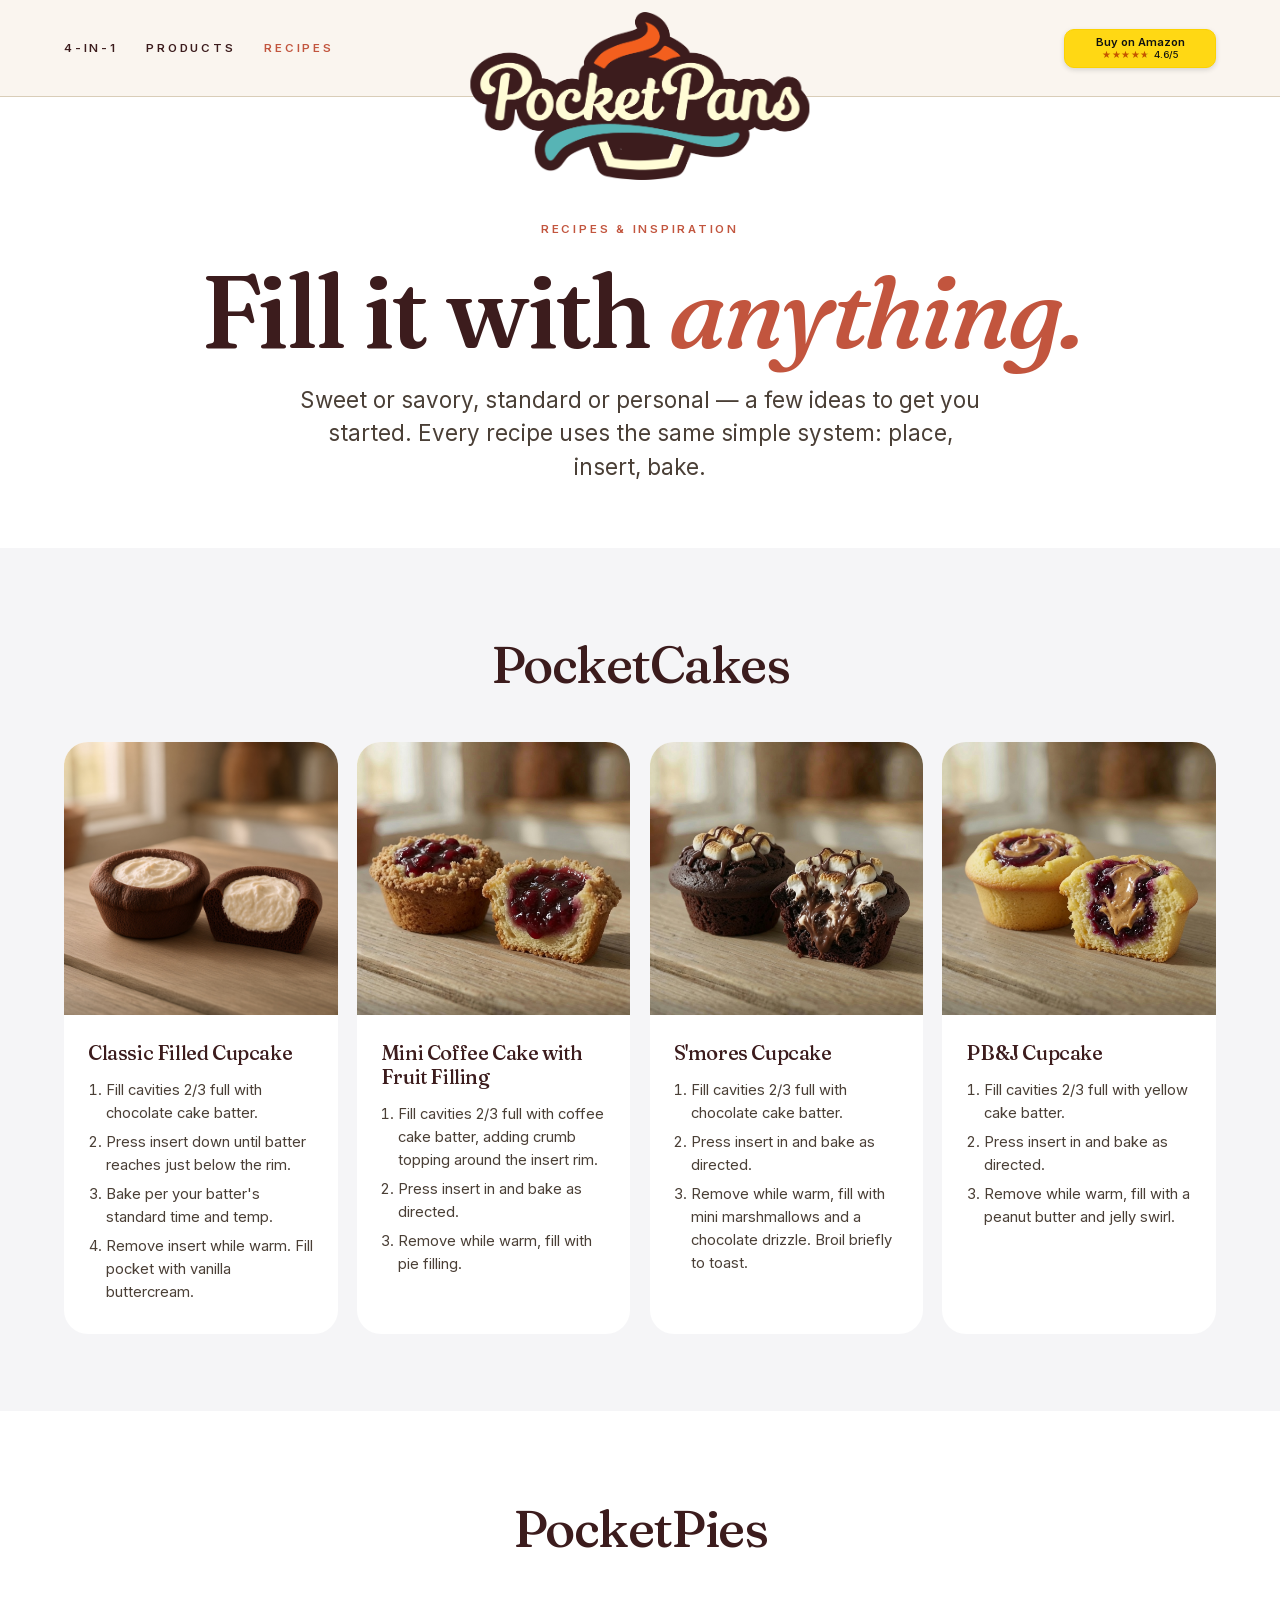
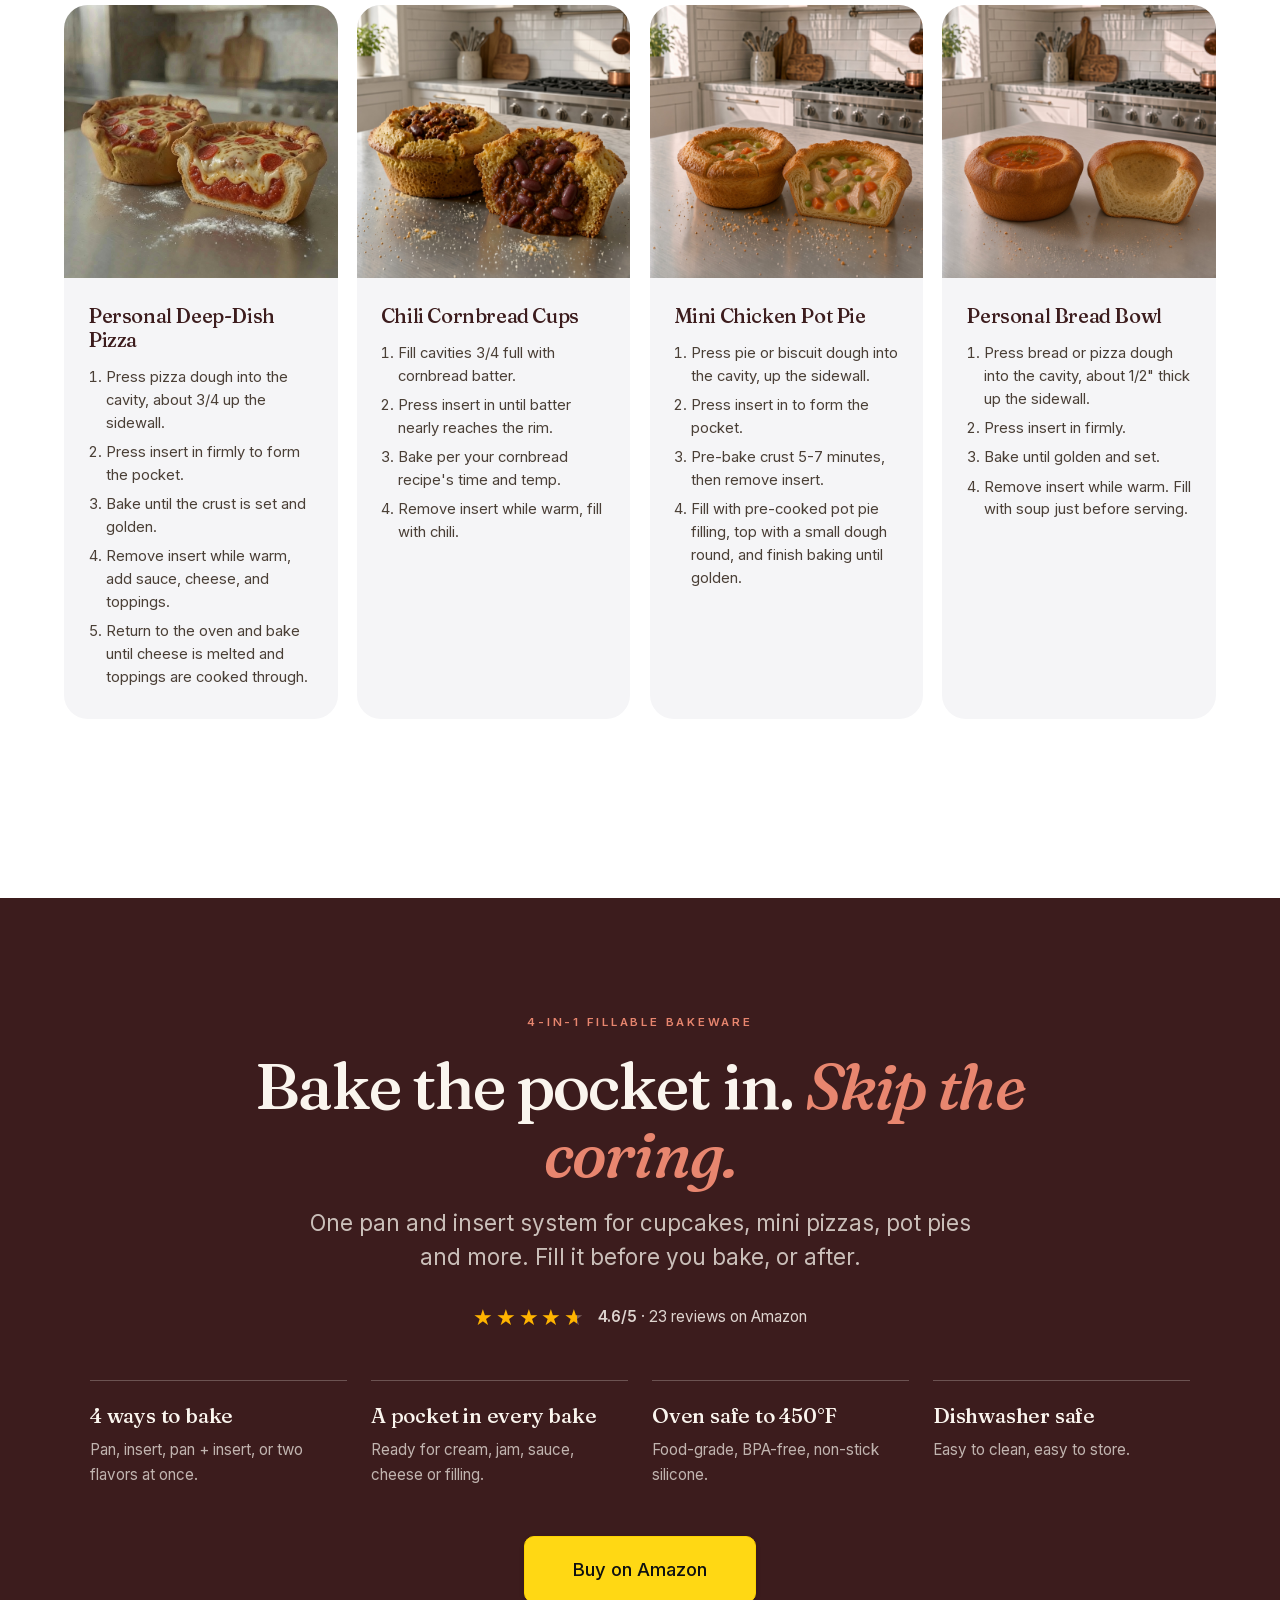
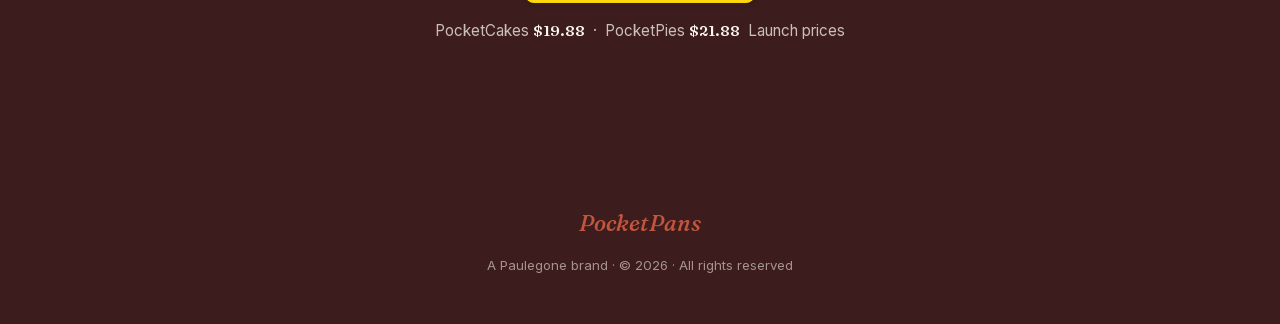
==== commit 1923c133: "Add files via upload" ====
--- a/recipes.html
+++ b/recipes.html
@@ -67,6 +67,41 @@
 /* Amazon-style buy buttons (colors only; no Amazon logo) */
 a[href*="amazon.com/dp"] { background: #FFD814; color: #0F1111; border: 1px solid #FCD200; border-radius: 10px; font-family: 'Inter', sans-serif; font-style: normal; font-weight: 500; letter-spacing: 0; box-shadow: 0 2px 5px rgba(15,17,17,.15); }
 a[href*="amazon.com/dp"]:hover { background: #F7CA00; color: #0F1111; border-color: #F2C200; transform: none; }
+/* Buy button with rating: same button size, smaller text, two lines */
+a.amz { display: inline-flex; flex-direction: column; align-items: center; justify-content: center; gap: .12rem; line-height: 1.1; padding-top: 0; padding-bottom: 0; }
+a.amz .amz-t { font-size: .78em; font-weight: 600; }
+a.amz .amz-r { font-size: .66em; font-weight: 500; display: inline-flex; align-items: center; gap: .4em; }
+.amz-stars { letter-spacing: .06em; background: linear-gradient(90deg, #C45500 92%, rgba(15,17,17,.28) 92%); -webkit-background-clip: text; background-clip: text; -webkit-text-fill-color: transparent; }
+.nav-cta.amz { height: 39px; min-width: 9.5rem; }
+.btn.amz { height: 59px; min-width: 12.2rem; }
+@media (max-width: 767px) { .nav-cta.amz { height: 30px; min-width: 7.2rem; } .nav-cta.amz .amz-t { font-size: .8em; } .nav-cta.amz .amz-r { font-size: .72em; } }
+/* CTA band (same as home page) */
+.h2 {
+  font-family: 'Fraunces', Georgia, serif; font-weight: 500;
+  letter-spacing: -0.03em; line-height: 1.05;
+  font-size: clamp(2.1rem, 5vw, 4rem);
+}
+.h2 em, .display em { font-style: italic; color: var(--terracotta); font-weight: 500; }
+.sub {
+  font-size: clamp(1.05rem, 1.8vw, 1.4rem); color: var(--ink-soft);
+  max-width: 680px; margin: 1.2rem auto 0; line-height: 1.5;
+}
+.cta-band { background: var(--ink); color: var(--cream); padding: clamp(4rem, 9vw, 7.5rem) 5%; text-align: center; }
+.cta-band .eyebrow { color: #e8866f; }
+.cta-band .h2 { color: var(--cream); max-width: 900px; margin: 0 auto; }
+.cta-band .h2 em { color: #e8866f; }
+.cta-band .sub { color: rgba(250,245,238,.75); }
+.cta-rating { display: inline-flex; align-items: center; gap: .7rem; margin-top: 2rem; font-size: .95rem; color: rgba(250,245,238,.85); }
+.stars { --pct: 92%; font-size: 1.35rem; letter-spacing: .12em; line-height: 1; background: linear-gradient(90deg, #FFB400 var(--pct), rgba(250,245,238,.3) var(--pct)); -webkit-background-clip: text; background-clip: text; -webkit-text-fill-color: transparent; color: transparent; }
+.cta-points { list-style: none; display: grid; grid-template-columns: repeat(4, 1fr); gap: 1.5rem; max-width: 1100px; margin: 3rem auto 0; padding: 0; }
+.cta-points li { border-top: 1px solid rgba(250,245,238,.25); padding-top: 1.1rem; text-align: left; }
+.cta-points b { display: block; font-family: 'Fraunces', serif; font-weight: 500; font-size: 1.3rem; letter-spacing: -.01em; margin-bottom: .3rem; }
+.cta-points span { color: rgba(250,245,238,.7); font-size: .95rem; }
+.cta-buy { margin-top: 3rem; display: flex; flex-direction: column; align-items: center; gap: 1rem; }
+.cta-buy .btn { font-size: 1.15rem; padding: 1.1rem 3rem; }
+.cta-price { color: rgba(250,245,238,.75); font-size: .95rem; }
+.cta-price b { color: var(--cream); font-family: 'Fraunces', serif; font-weight: 600; }
+@media (max-width: 860px) { .cta-points { grid-template-columns: repeat(2, 1fr); } }
 body { background: var(--white); overflow-x: hidden; -webkit-font-smoothing: antialiased; }
 
 .recipes-hero { padding: calc(var(--hang) + 2.5rem) 5% clamp(2.5rem, 5vw, 4rem); text-align: center; background: var(--white); }
@@ -118,7 +153,7 @@
       <a href="index.html#shop">Products</a>
       <a href="recipes.html" class="active">Recipes</a>
     </div>
-    <a class="nav-cta" href="https://www.amazon.com/dp/B0GPR6FM7M?maas=maas_adg_4F377C063B34EE9C27E82B6C053E6EB6_afap_abs&ref_=aa_maas&tag=maas" target="_blank" rel="noopener">Buy on Amazon</a>
+    <a class="nav-cta amz" href="https://www.amazon.com/dp/B0GPR6FM7M?maas=maas_adg_4F377C063B34EE9C27E82B6C053E6EB6_afap_abs&ref_=aa_maas&tag=maas" target="_blank" rel="noopener" aria-label="Buy on Amazon, rated 4.6 out of 5 stars from 23 reviews"><span class="amz-t">Buy on Amazon</span><span class="amz-r"><span class="amz-stars" aria-hidden="true">★★★★★</span>4.6/5</span></a>
   </div>
 </header>
 
@@ -254,10 +289,22 @@
 
 </div>
 
-<section class="buy-band">
-  <h2>Ready to <em>bake the pocket in?</em></h2>
-  <p>PocketCakes for cupcakes and muffins. PocketPies for pizzas and pot pies.</p>
-  <a class="btn" href="index.html#shop">See the Products</a>
+<!-- ═══ CTA BAND ═══ -->
+<section class="cta-band">
+  <span class="eyebrow">4-in-1 fillable bakeware</span>
+  <h2 class="h2">Bake the pocket in. <em>Skip the coring.</em></h2>
+  <p class="sub">One pan and insert system for cupcakes, mini pizzas, pot pies and more. Fill it before you bake, or after.</p>
+  <div class="cta-rating"><span class="stars" role="img" aria-label="4.6 out of 5 stars">★★★★★</span><span><b>4.6/5</b> · 23 reviews on Amazon</span></div>
+  <ul class="cta-points">
+    <li><b>4 ways to bake</b><span>Pan, insert, pan + insert, or two flavors at once.</span></li>
+    <li><b>A pocket in every bake</b><span>Ready for cream, jam, sauce, cheese or filling.</span></li>
+    <li><b>Oven safe to 450°F</b><span>Food-grade, BPA-free, non-stick silicone.</span></li>
+    <li><b>Dishwasher safe</b><span>Easy to clean, easy to store.</span></li>
+  </ul>
+  <div class="cta-buy">
+    <a class="btn btn-primary" href="https://www.amazon.com/dp/B0GPR6FM7M?maas=maas_adg_4F377C063B34EE9C27E82B6C053E6EB6_afap_abs&ref_=aa_maas&tag=maas" target="_blank" rel="noopener">Buy on Amazon</a>
+    <span class="cta-price">PocketCakes <b>$19.88</b> &nbsp;·&nbsp; PocketPies <b>$21.88</b> &nbsp;Launch prices</span>
+  </div>
 </section>
 
 <footer>
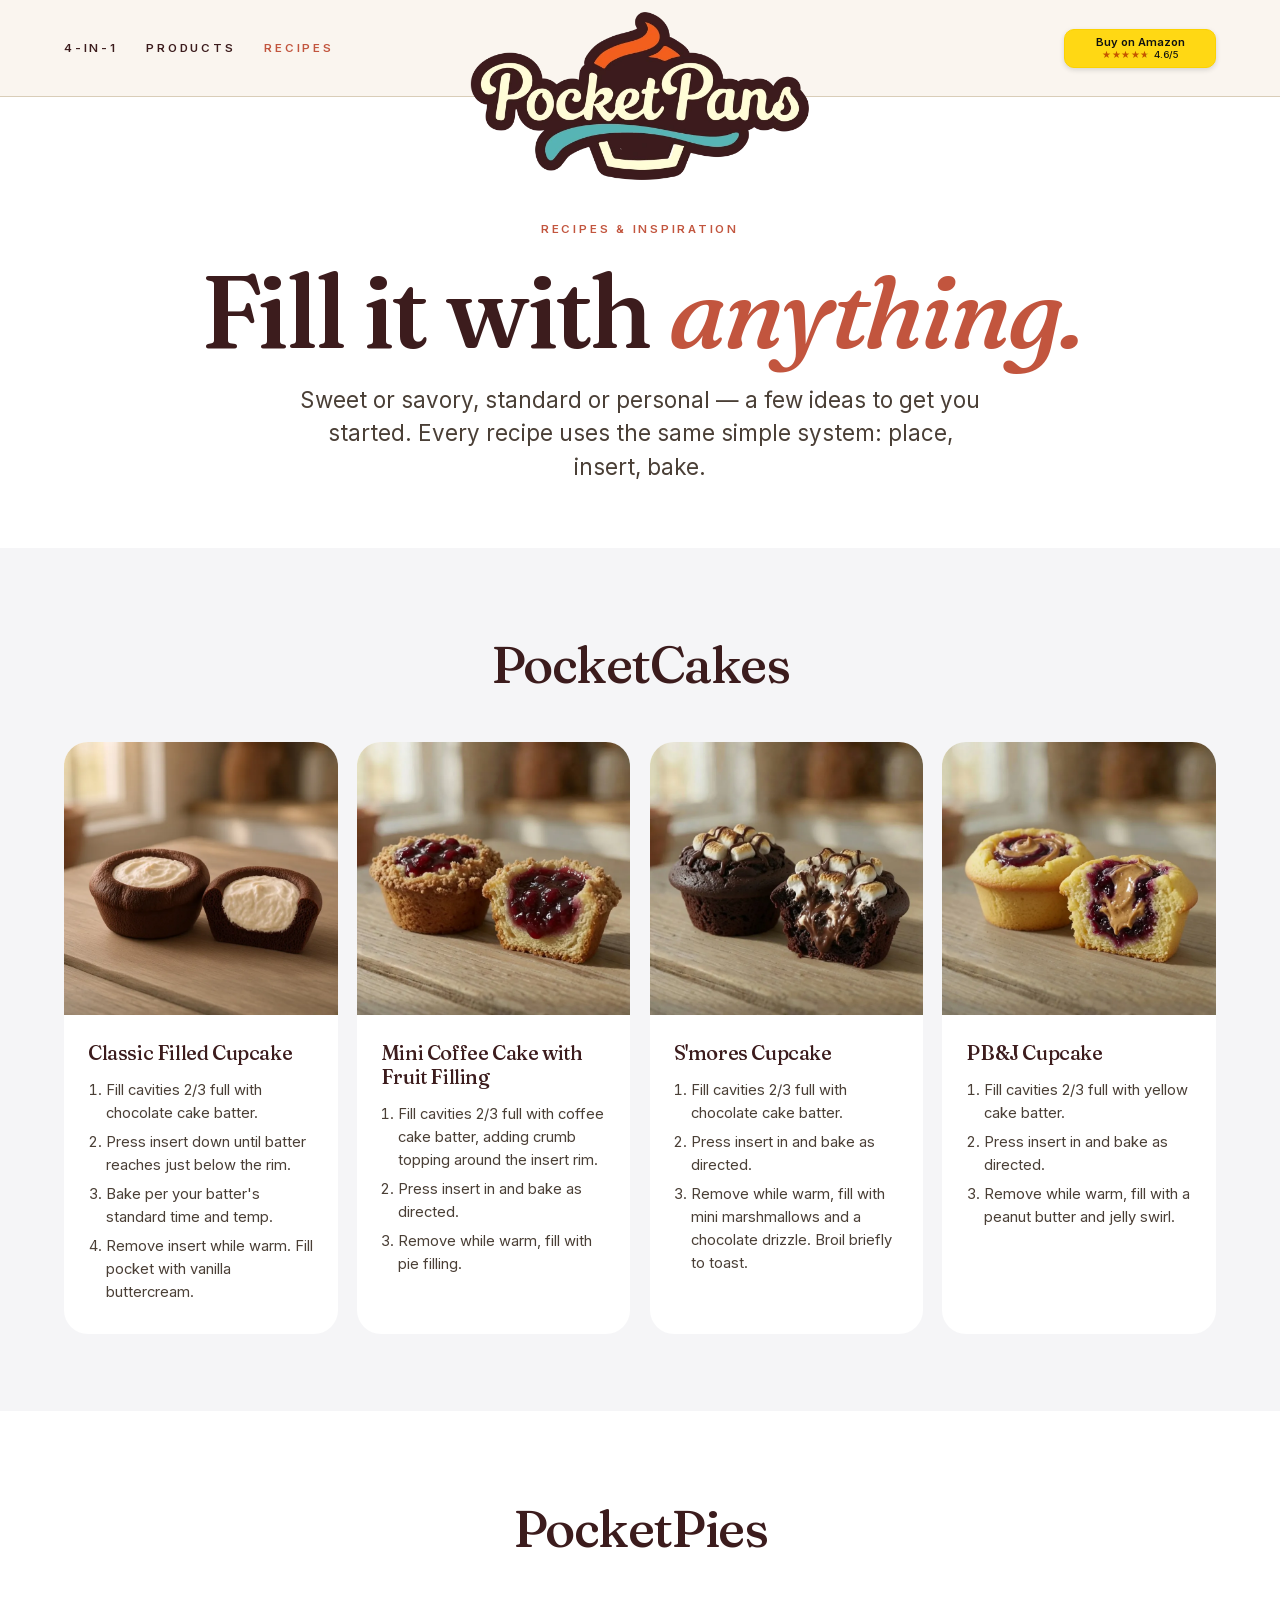
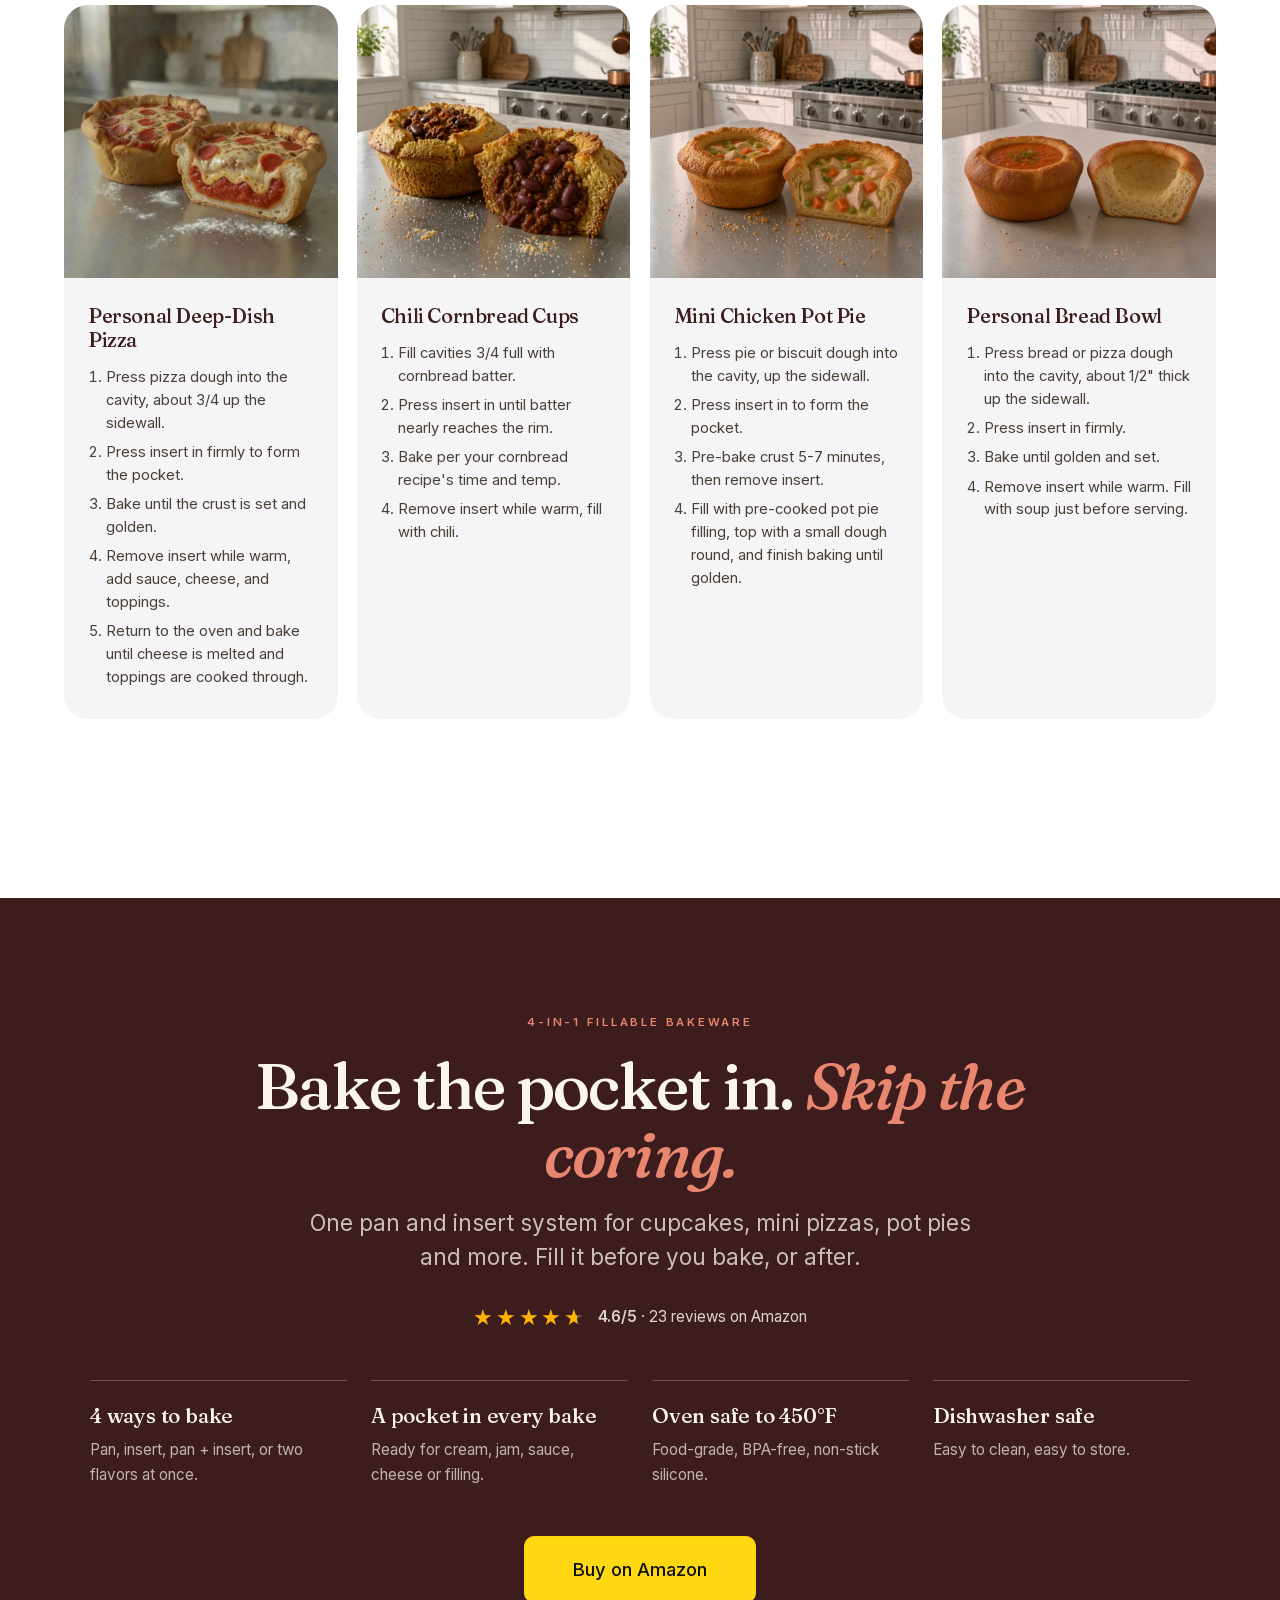
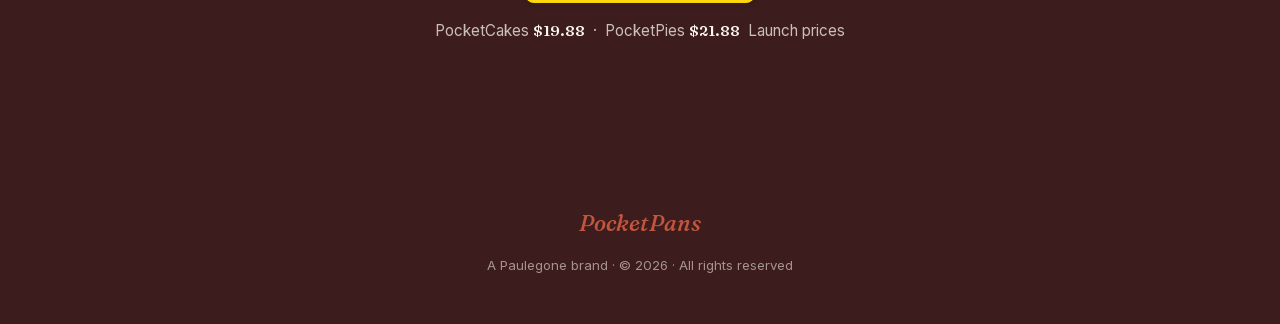
==== commit 44df5778: "Add files via upload" ====
--- a/recipes.html
+++ b/recipes.html
@@ -147,7 +147,7 @@
 
 <header>
   <div class="nav">
-    <a class="logo" href="index.html" aria-label="PocketPans home"><img class="logo-full" src="images/PocketPans_Logo.png" alt="PocketPans"><img class="logo-text" src="images/PocketPans_Logo_Text.png" alt="" aria-hidden="true"></a>
+    <a class="logo" href="index.html" aria-label="PocketPans home"><img class="logo-full" src="images_web/PocketPans_Logo.webp" alt="PocketPans"><img class="logo-text" src="images_web/PocketPans_Logo_Text.webp" alt="" aria-hidden="true"></a>
     <div class="nav-links">
       <a href="index.html#how">4-in-1</a>
       <a href="index.html#shop">Products</a>
@@ -170,7 +170,7 @@
     <div class="recipe-grid">
       <div class="recipe-card">
         <div class="recipe-card-image">
-          <img src="images/Recipe_Chocolate_Buttercream.jpg" alt="Classic filled chocolate cupcake with vanilla buttercream">
+          <img src="images_web/Recipe_Chocolate_Buttercream.webp" alt="Classic filled chocolate cupcake with vanilla buttercream">
         </div>
         <div class="recipe-card-body">
           <h4 class="serif">Classic Filled Cupcake</h4>
@@ -184,7 +184,7 @@
       </div>
       <div class="recipe-card">
         <div class="recipe-card-image">
-          <img src="images/Recipe_Coffee_Cake.jpg" alt="Mini coffee cake with fruit filling">
+          <img src="images_web/Recipe_Coffee_Cake.webp" alt="Mini coffee cake with fruit filling">
         </div>
         <div class="recipe-card-body">
           <h4 class="serif">Mini Coffee Cake with Fruit Filling</h4>
@@ -197,7 +197,7 @@
       </div>
       <div class="recipe-card">
         <div class="recipe-card-image">
-          <img src="images/Recipes_Smores.jpg" alt="S'mores filled chocolate cupcake">
+          <img src="images_web/Recipes_Smores.webp" alt="S'mores filled chocolate cupcake">
         </div>
         <div class="recipe-card-body">
           <h4 class="serif">S'mores Cupcake</h4>
@@ -210,7 +210,7 @@
       </div>
       <div class="recipe-card">
         <div class="recipe-card-image">
-          <img src="images/Recipe_PBnJ.jpg" alt="PB&J filled cupcake">
+          <img src="images_web/Recipe_PBnJ.webp" alt="PB&J filled cupcake">
         </div>
         <div class="recipe-card-body">
           <h4 class="serif">PB&J Cupcake</h4>
@@ -229,7 +229,7 @@
     <div class="recipe-grid">
       <div class="recipe-card">
         <div class="recipe-card-image">
-          <img src="images/Recipe_Pepperoni_Pie.jpg" alt="Personal deep-dish pepperoni pizza">
+          <img src="images_web/Recipe_Pepperoni_Pie.webp" alt="Personal deep-dish pepperoni pizza">
         </div>
         <div class="recipe-card-body">
           <h4 class="serif">Personal Deep-Dish Pizza</h4>
@@ -244,7 +244,7 @@
       </div>
       <div class="recipe-card">
         <div class="recipe-card-image">
-          <img src="images/Recipe_Chili_Cornbread.jpg" alt="Chili cornbread cups">
+          <img src="images_web/Recipe_Chili_Cornbread.webp" alt="Chili cornbread cups">
         </div>
         <div class="recipe-card-body">
           <h4 class="serif">Chili Cornbread Cups</h4>
@@ -258,7 +258,7 @@
       </div>
       <div class="recipe-card">
         <div class="recipe-card-image">
-          <img src="images/Recipe_PotPie.jpg" alt="Mini chicken pot pie">
+          <img src="images_web/Recipe_PotPie.webp" alt="Mini chicken pot pie">
         </div>
         <div class="recipe-card-body">
           <h4 class="serif">Mini Chicken Pot Pie</h4>
@@ -272,7 +272,7 @@
       </div>
       <div class="recipe-card">
         <div class="recipe-card-image">
-          <img src="images/Recipe_Bread_Bowl.jpg" alt="Personal bread bowl with soup">
+          <img src="images_web/Recipe_Bread_Bowl.webp" alt="Personal bread bowl with soup">
         </div>
         <div class="recipe-card-body">
           <h4 class="serif">Personal Bread Bowl</h4>
